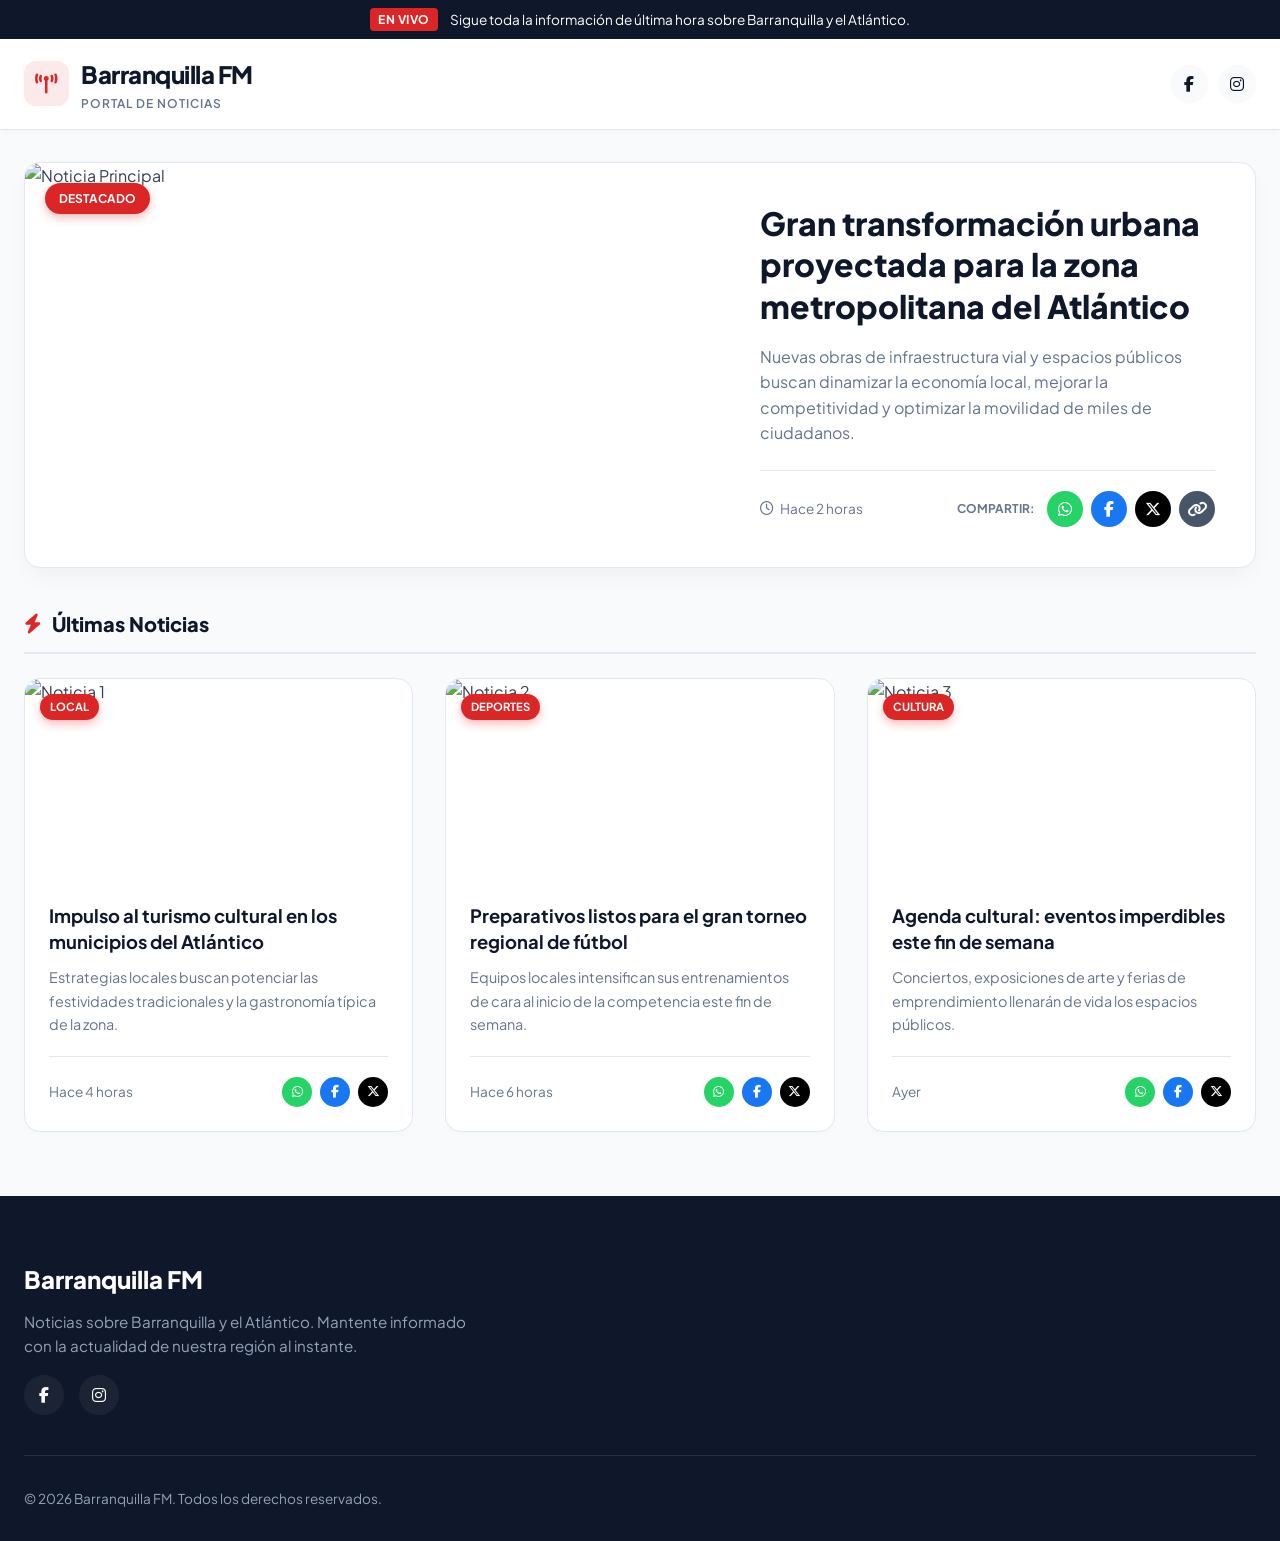
==== barranquillafm/index.html @ d1a54f4c "Add files via upload" ====
<!DOCTYPE html>
<html lang="es">
<head>
    <meta charset="UTF-8">
    <meta name="viewport" content="width=device-width, initial-scale=1.0">
    <title>Barranquilla FM | El pulso informativo de la región</title>
    <!-- Google Fonts -->
    <link href="https://fonts.googleapis.com/css2?family=Plus+Jakarta+Sans:wght@400;500;600;700;800&display=swap" rel="stylesheet">
    <!-- FontAwesome para iconos -->
    <link rel="stylesheet" href="https://cdnjs.cloudflare.com/ajax/libs/font-awesome/6.4.0/css/all.min.css">
    
    <style>
        :root {
            --primary: #dc2626;
            --primary-hover: #b91c1c;
            --dark: #0f172a;
            --gray-light: #f8fafc;
            --gray-border: #e2e8f0;
            --text-main: #334155;
            --text-muted: #64748b;
            --radius: 16px;
            --transition: all 0.25s ease-in-out;
        }

        * {
            margin: 0;
            padding: 0;
            box-sizing: border-box;
            font-family: 'Plus Jakarta Sans', sans-serif;
        }

        body {
            background-color: var(--gray-light);
            color: var(--text-main);
            line-height: 1.6;
        }

        a {
            text-decoration: none;
            color: inherit;
        }

        .breaking-bar {
            background-color: var(--dark);
            color: #fff;
            font-size: 0.85rem;
            padding: 8px 1rem;
            display: flex;
            align-items: center;
            justify-content: center;
            gap: 12px;
            text-align: center;
        }

        .breaking-badge {
            background-color: var(--primary);
            color: white;
            padding: 2px 8px;
            border-radius: 4px;
            font-weight: 700;
            text-transform: uppercase;
            font-size: 0.75rem;
            letter-spacing: 0.5px;
        }

        header {
            background: #ffffff;
            border-bottom: 1px solid var(--gray-border);
            position: sticky;
            top: 0;
            z-index: 1000;
            box-shadow: 0 4px 6px -1px rgba(0,0,0,0.02);
        }

        .header-container {
            max-width: 1280px;
            margin: 0 auto;
            padding: 1rem 1.5rem;
            display: flex;
            justify-content: space-between;
            align-items: center;
        }

        .logo-area {
            display: flex;
            align-items: center;
            gap: 12px;
        }

        .logo-icon {
            background: rgba(220, 38, 38, 0.1);
            color: var(--primary);
            width: 45px;
            height: 45px;
            border-radius: 12px;
            display: flex;
            align-items: center;
            justify-content: center;
            font-size: 1.25rem;
        }

        .logo-text h1 {
            font-size: 1.5rem;
            font-weight: 800;
            color: var(--dark);
            letter-spacing: -0.5px;
        }

        .logo-text span {
            font-size: 0.75rem;
            color: var(--text-muted);
            font-weight: 600;
            display: block;
            text-transform: uppercase;
            letter-spacing: 1px;
        }

        .header-social {
            display: flex;
            gap: 10px;
        }

        .social-icon-btn {
            width: 38px;
            height: 38px;
            border-radius: 50%;
            background: var(--gray-light);
            color: var(--dark);
            display: flex;
            align-items: center;
            justify-content: center;
            transition: var(--transition);
        }

        .social-icon-btn:hover {
            background: var(--primary);
            color: #fff;
            transform: translateY(-2px);
        }

        .main-container {
            max-width: 1280px;
            margin: 2rem auto;
            padding: 0 1.5rem;
        }

        .hero-article {
            background: #fff;
            border-radius: var(--radius);
            overflow: hidden;
            box-shadow: 0 10px 25px -5px rgba(0, 0, 0, 0.05);
            display: grid;
            grid-template-columns: 1fr;
            margin-bottom: 2.5rem;
            border: 1px solid var(--gray-border);
            transition: var(--transition);
        }

        @media(min-width: 900px) {
            .hero-article {
                grid-template-columns: 1.3fr 1fr;
            }
        }

        .hero-img-wrapper {
            position: relative;
            width: 100%;
            height: 320px;
        }

        @media(min-width: 900px) {
            .hero-img-wrapper {
                height: 100%;
                min-height: 400px;
            }
        }

        .hero-img-wrapper img {
            width: 100%;
            height: 100%;
            object-fit: cover;
        }

        .category-badge {
            position: absolute;
            top: 20px;
            left: 20px;
            background: var(--primary);
            color: white;
            padding: 6px 14px;
            border-radius: 30px;
            font-size: 0.75rem;
            font-weight: 700;
            text-transform: uppercase;
            box-shadow: 0 4px 10px rgba(220, 38, 38, 0.3);
            z-index: 2;
        }

        .hero-content {
            padding: 2.5rem;
            display: flex;
            flex-direction: column;
            justify-content: space-between;
        }

        .article-title {
            font-size: 1.75rem;
            font-weight: 800;
            color: var(--dark);
            margin-bottom: 1rem;
            line-height: 1.3;
            transition: var(--transition);
        }

        .article-title:hover {
            color: var(--primary);
        }

        @media(min-width: 768px) {
            .article-title {
                font-size: 2rem;
            }
        }

        .article-excerpt {
            color: var(--text-muted);
            font-size: 1rem;
            margin-bottom: 1.5rem;
        }

        .card-meta-share {
            display: flex;
            justify-content: space-between;
            align-items: center;
            border-top: 1px solid var(--gray-border);
            padding-top: 1.25rem;
            flex-wrap: wrap;
            gap: 10px;
        }

        .meta-info {
            font-size: 0.85rem;
            color: var(--text-muted);
            display: flex;
            align-items: center;
            gap: 6px;
        }

        .share-group {
            display: flex;
            gap: 8px;
            align-items: center;
        }

        .share-label {
            font-size: 0.75rem;
            font-weight: 700;
            color: var(--text-muted);
            text-transform: uppercase;
            margin-right: 4px;
        }

        .share-btn {
            width: 36px;
            height: 36px;
            border-radius: 50%;
            border: none;
            display: flex;
            align-items: center;
            justify-content: center;
            cursor: pointer;
            transition: var(--transition);
            color: #fff;
            font-size: 1rem;
        }

        .btn-whatsapp { background-color: #25d366; }
        .btn-facebook { background-color: #1877f2; }
        .btn-x { background-color: #000000; color: #ffffff; }
        .btn-copy { background-color: #475569; }

        .share-btn:hover {
            transform: scale(1.1);
            opacity: 0.9;
        }

        .section-header {
            display: flex;
            justify-content: space-between;
            align-items: center;
            margin-bottom: 1.5rem;
            border-bottom: 2px solid var(--gray-border);
            padding-bottom: 0.75rem;
        }

        .section-title {
            font-size: 1.25rem;
            font-weight: 800;
            color: var(--dark);
            display: flex;
            align-items: center;
            gap: 10px;
        }

        .section-title i {
            color: var(--primary);
        }

        .news-grid {
            display: grid;
            grid-template-columns: 1fr;
            gap: 2rem;
            margin-bottom: 3rem;
        }

        @media(min-width: 640px) {
            .news-grid {
                grid-template-columns: repeat(2, 1fr);
            }
        }

        @media(min-width: 1024px) {
            .news-grid {
                grid-template-columns: repeat(3, 1fr);
            }
        }

        .news-card {
            background: #fff;
            border-radius: var(--radius);
            overflow: hidden;
            box-shadow: 0 4px 6px -1px rgba(0,0,0,0.02);
            border: 1px solid var(--gray-border);
            display: flex;
            flex-direction: column;
            transition: var(--transition);
        }

        .news-card:hover {
            transform: translateY(-5px);
            box-shadow: 0 20px 25px -5px rgba(0,0,0,0.08);
        }

        .card-img-wrapper {
            position: relative;
            height: 200px;
            width: 100%;
        }

        .card-img-wrapper img {
            width: 100%;
            height: 100%;
            object-fit: cover;
        }

        .card-body {
            padding: 1.5rem;
            display: flex;
            flex-direction: column;
            flex-grow: 1;
            justify-content: space-between;
        }

        .card-title {
            font-size: 1.15rem;
            font-weight: 700;
            color: var(--dark);
            margin-bottom: 0.75rem;
            line-height: 1.4;
        }

        .card-excerpt {
            color: var(--text-muted);
            font-size: 0.9rem;
            margin-bottom: 1.25rem;
        }

        footer {
            background-color: var(--dark);
            color: #fff;
            padding: 4rem 1.5rem 2rem;
            margin-top: 4rem;
        }

        .footer-content {
            max-width: 1280px;
            margin: 0 auto;
            display: grid;
            grid-template-columns: 1fr;
            gap: 2.5rem;
            border-bottom: 1px solid rgba(255,255,255,0.1);
            padding-bottom: 2.5rem;
        }

        @media(min-width: 768px) {
            .footer-content {
                grid-template-columns: 2fr 1fr;
            }
        }

        .footer-brand h2 {
            font-size: 1.5rem;
            font-weight: 800;
            margin-bottom: 0.75rem;
            color: #fff;
        }

        .footer-brand p {
            color: #94a3b8;
            font-size: 0.95rem;
            max-width: 450px;
        }

        .footer-socials {
            display: flex;
            gap: 15px;
            margin-top: 1rem;
        }

        .footer-socials a {
            background: rgba(255,255,255,0.05);
            width: 40px;
            height: 40px;
            border-radius: 50%;
            display: flex;
            align-items: center;
            justify-content: center;
            color: #fff;
            transition: var(--transition);
        }

        .footer-socials a:hover {
            background: var(--primary);
        }

        .footer-bottom {
            max-width: 1280px;
            margin: 2rem auto 0;
            display: flex;
            flex-direction: column;
            align-items: center;
            gap: 1rem;
            font-size: 0.85rem;
            color: #94a3b8;
            text-align: center;
        }

        @media(min-width: 768px) {
            .footer-bottom {
                flex-direction: row;
                justify-content: space-between;
            }
        }
    </style>
</head>
<body>

    <div class="breaking-bar">
        <span class="breaking-badge">En Vivo</span>
        <p>Sigue toda la información de última hora sobre Barranquilla y el Atlántico.</p>
    </div>

    <header>
        <div class="header-container">
            <a href="index.html" class="logo-area">
                <div class="logo-icon">
                    <i class="fa-solid fa-tower-broadcast"></i>
                </div>
                <div class="logo-text">
                    <h1>Barranquilla FM</h1>
                    <span>Portal de Noticias</span>
                </div>
            </a>
            <div class="header-social">
                <a href="https://facebook.com/BarranquillaFM" target="_blank" class="social-icon-btn" title="Facebook"><i class="fa-brands fa-facebook-f"></i></a>
                <a href="https://instagram.com/BarranquillaFM" target="_blank" class="social-icon-btn" title="Instagram"><i class="fa-brands fa-instagram"></i></a>
            </div>
        </div>
    </header>

    <main class="main-container">

        <!-- NOTICIA DESTACADA CON ENLACE A NOTICIA.HTML -->
        <article class="hero-article">
            <div class="hero-img-wrapper">
                <span class="category-badge">Destacado</span>
                <a href="noticia.html">
                    <img src="https://images.unsplash.com/photo-1514933651103-005eec06c04b?auto=format&fit=crop&w=1000&q=80" alt="Noticia Principal">
                </a>
            </div>
            <div class="hero-content">
                <div>
                    <a href="noticia.html">
                        <h2 class="article-title">Gran transformación urbana proyectada para la zona metropolitana del Atlántico</h2>
                    </a>
                    <p class="article-excerpt">Nuevas obras de infraestructura vial y espacios públicos buscan dinamizar la economía local, mejorar la competitividad y optimizar la movilidad de miles de ciudadanos.</p>
                </div>
                
                <div class="card-meta-share">
                    <span class="meta-info"><i class="fa-regular fa-clock"></i> Hace 2 horas</span>
                    
                    <div class="share-group">
                        <span class="share-label">Compartir:</span>
                        <button class="share-btn btn-whatsapp" onclick="compartirRedes('whatsapp', 'Gran transformación urbana proyectada para la zona metropolitana del Atlántico')" title="Compartir en WhatsApp">
                            <i class="fa-brands fa-whatsapp"></i>
                        </button>
                        <button class="share-btn btn-facebook" onclick="compartirRedes('facebook')" title="Compartir en Facebook">
                            <i class="fa-brands fa-facebook-f"></i>
                        </button>
                        <!-- ICONO DE X CORREGIDO -->
                        <button class="share-btn btn-x" onclick="compartirRedes('x', 'Gran transformación urbana proyectada para la zona metropolitana del Atlántico')" title="Compartir en X">
                            <i class="fa-brands fa-x-twitter"></i>
                        </button>
                        <button class="share-btn btn-copy" onclick="copiarEnlace()" title="Copiar Enlace">
                            <i class="fa-solid fa-link"></i>
                        </button>
                    </div>
                </div>
            </div>
        </article>

        <div class="section-header">
            <h3 class="section-title"><i class="fa-solid fa-bolt"></i> Últimas Noticias</h3>
        </div>

        <div class="news-grid">
            <article class="news-card">
                <div class="card-img-wrapper">
                    <span class="category-badge" style="top: 15px; left: 15px; font-size: 0.7rem; padding: 4px 10px;">Local</span>
                    <img src="https://images.unsplash.com/photo-1541339907198-e08756dedf3f?auto=format&fit=crop&w=600&q=80" alt="Noticia 1">
                </div>
                <div class="card-body">
                    <div>
                        <h4 class="card-title">Impulso al turismo cultural en los municipios del Atlántico</h4>
                        <p class="card-excerpt">Estrategias locales buscan potenciar las festividades tradicionales y la gastronomía típica de la zona.</p>
                    </div>
                    <div class="card-meta-share">
                        <span class="meta-info">Hace 4 horas</span>
                        <div class="share-group">
                            <button class="share-btn btn-whatsapp" style="width:30px; height:30px; font-size:0.8rem;" onclick="compartirRedes('whatsapp', 'Impulso al turismo cultural')"><i class="fa-brands fa-whatsapp"></i></button>
                            <button class="share-btn btn-facebook" style="width:30px; height:30px; font-size:0.8rem;" onclick="compartirRedes('facebook')"><i class="fa-brands fa-facebook-f"></i></button>
                            <button class="share-btn btn-x" style="width:30px; height:30px; font-size:0.8rem;" onclick="compartirRedes('x', 'Impulso al turismo cultural')"><i class="fa-brands fa-x-twitter"></i></button>
                        </div>
                    </div>
                </div>
            </article>

            <article class="news-card">
                <div class="card-img-wrapper">
                    <span class="category-badge" style="top: 15px; left: 15px; font-size: 0.7rem; padding: 4px 10px;">Deportes</span>
                    <img src="https://images.unsplash.com/photo-1517649763962-0c623066013b?auto=format&fit=crop&w=600&q=80" alt="Noticia 2">
                </div>
                <div class="card-body">
                    <div>
                        <h4 class="card-title">Preparativos listos para el gran torneo regional de fútbol</h4>
                        <p class="card-excerpt">Equipos locales intensifican sus entrenamientos de cara al inicio de la competencia este fin de semana.</p>
                    </div>
                    <div class="card-meta-share">
                        <span class="meta-info">Hace 6 horas</span>
                        <div class="share-group">
                            <button class="share-btn btn-whatsapp" style="width:30px; height:30px; font-size:0.8rem;" onclick="compartirRedes('whatsapp', 'Torneo regional de fútbol')"><i class="fa-brands fa-whatsapp"></i></button>
                            <button class="share-btn btn-facebook" style="width:30px; height:30px; font-size:0.8rem;" onclick="compartirRedes('facebook')"><i class="fa-brands fa-facebook-f"></i></button>
                            <button class="share-btn btn-x" style="width:30px; height:30px; font-size:0.8rem;" onclick="compartirRedes('x', 'Torneo regional de fútbol')"><i class="fa-brands fa-x-twitter"></i></button>
                        </div>
                    </div>
                </div>
            </article>

            <article class="news-card">
                <div class="card-img-wrapper">
                    <span class="category-badge" style="top: 15px; left: 15px; font-size: 0.7rem; padding: 4px 10px;">Cultura</span>
                    <img src="https://images.unsplash.com/photo-1492684223066-81342ee5ff30?auto=format&fit=crop&w=600&q=80" alt="Noticia 3">
                </div>
                <div class="card-body">
                    <div>
                        <h4 class="card-title">Agenda cultural: eventos imperdibles este fin de semana</h4>
                        <p class="card-excerpt">Conciertos, exposiciones de arte y ferias de emprendimiento llenarán de vida los espacios públicos.</p>
                    </div>
                    <div class="card-meta-share">
                        <span class="meta-info">Ayer</span>
                        <div class="share-group">
                            <button class="share-btn btn-whatsapp" style="width:30px; height:30px; font-size:0.8rem;" onclick="compartirRedes('whatsapp', 'Agenda cultural')"><i class="fa-brands fa-whatsapp"></i></button>
                            <button class="share-btn btn-facebook" style="width:30px; height:30px; font-size:0.8rem;" onclick="compartirRedes('facebook')"><i class="fa-brands fa-facebook-f"></i></button>
                            <button class="share-btn btn-x" style="width:30px; height:30px; font-size:0.8rem;" onclick="compartirRedes('x', 'Agenda cultural')"><i class="fa-brands fa-x-twitter"></i></button>
                        </div>
                    </div>
                </div>
            </article>
        </div>

    </main>

    <footer>
        <div class="footer-content">
            <div class="footer-brand">
                <h2>Barranquilla FM</h2>
                <p>Noticias sobre Barranquilla y el Atlántico. Mantente informado con la actualidad de nuestra región al instante.</p>
                <div class="footer-socials">
                    <a href="https://facebook.com/BarranquillaFM" target="_blank"><i class="fa-brands fa-facebook-f"></i></a>
                    <a href="https://instagram.com/BarranquillaFM" target="_blank"><i class="fa-brands fa-instagram"></i></a>
                </div>
            </div>
        </div>
        <div class="footer-bottom">
            <p>&copy; 2026 Barranquilla FM. Todos los derechos reservados.</p>
        </div>
    </footer>

    <script>
        function compartirRedes(red, titulo = "") {
            const urlActual = window.location.href;
            let shareUrl = "";

            if (red === 'whatsapp') {
                const texto = encodeURIComponent((titulo ? titulo + " - " : "") + urlActual);
                shareUrl = `https://api.whatsapp.com/send?text=${texto}`;
            } else if (red === 'facebook') {
                shareUrl = `https://www.facebook.com/sharer/sharer.php?u=${encodeURIComponent(urlActual)}`;
            } else if (red === 'x') {
                const textX = encodeURIComponent(titulo || document.title);
                shareUrl = `https://twitter.com/intent/tweet?text=${textX}&url=${encodeURIComponent(urlActual)}`;
            }

            if (shareUrl) {
                window.open(shareUrl, '_blank', 'width=600,height=400');
            }
        }

        function copiarEnlace() {
            navigator.clipboard.writeText(window.location.href).then(() => {
                alert("¡Enlace copiado al portapapeles!");
            }).catch(err => {
                console.error("Error al copiar el enlace: ", err);
            });
        }
    </script>
</body>
</html>
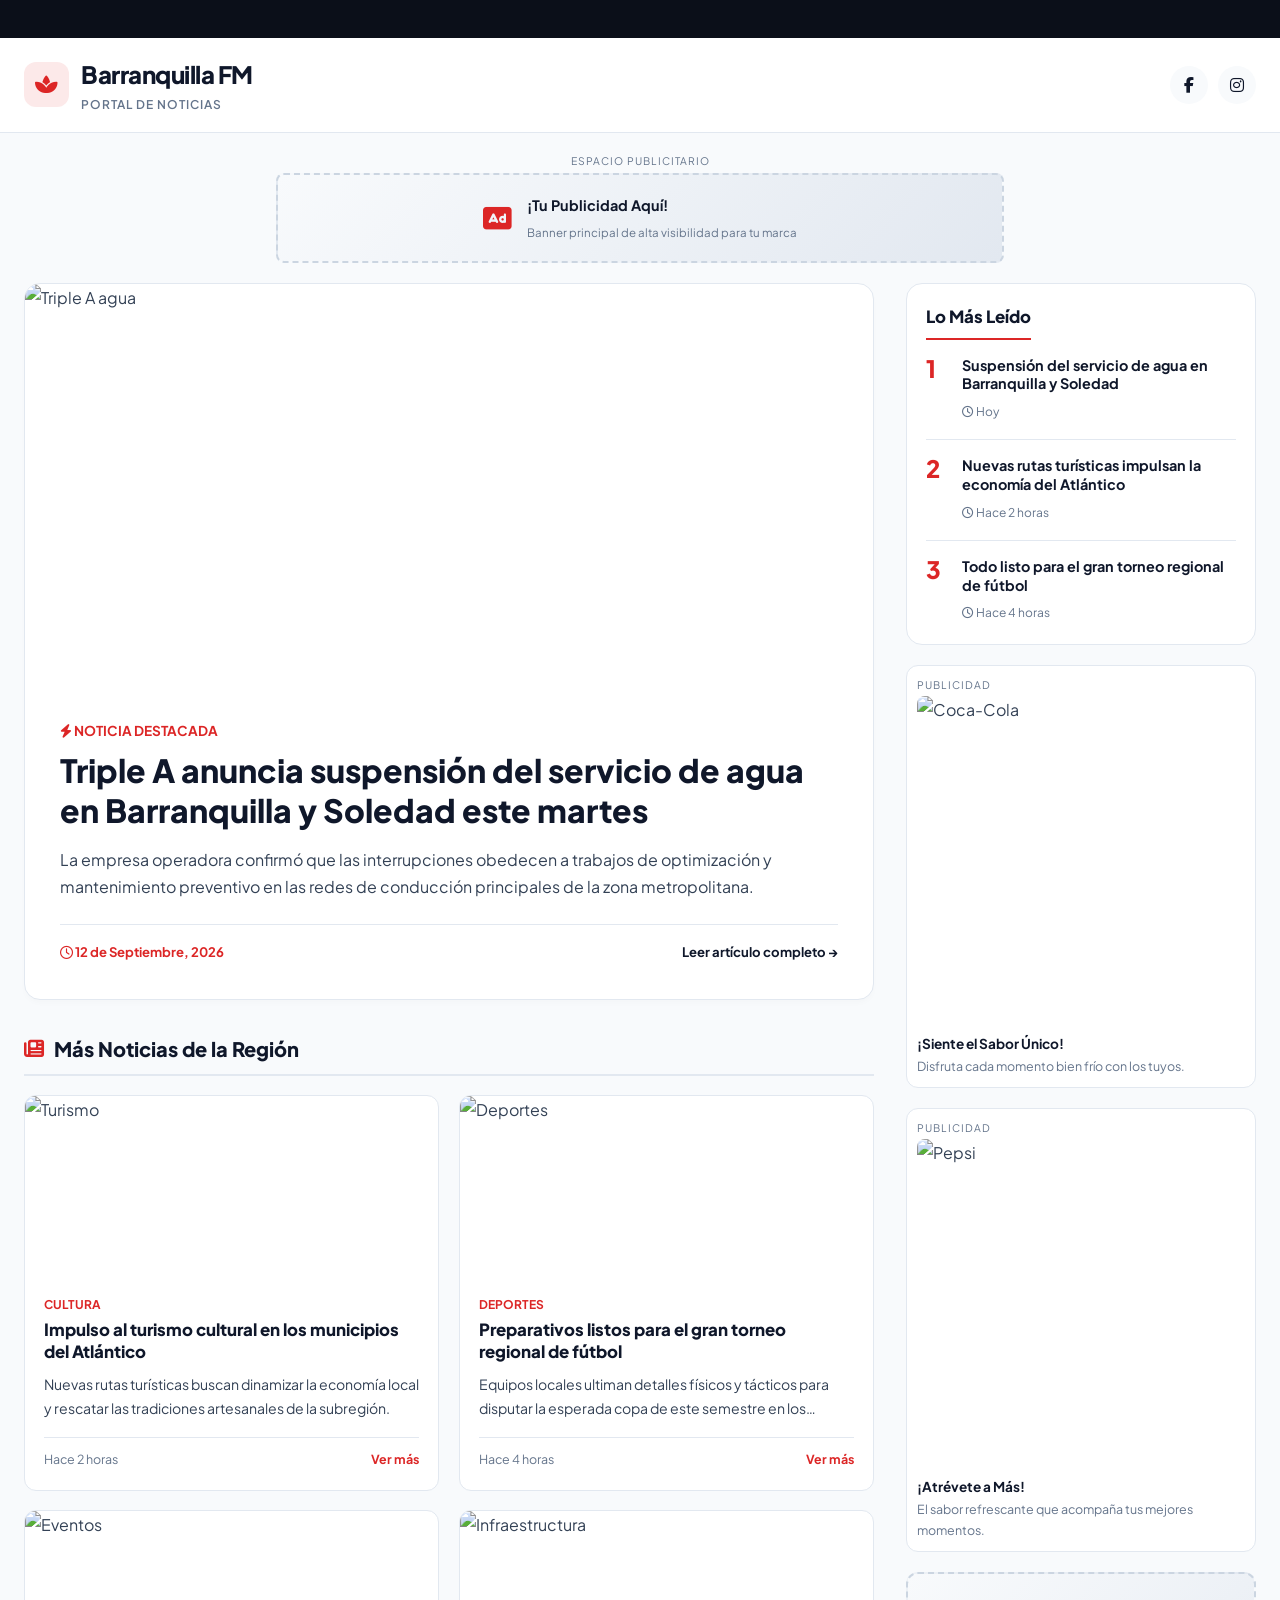
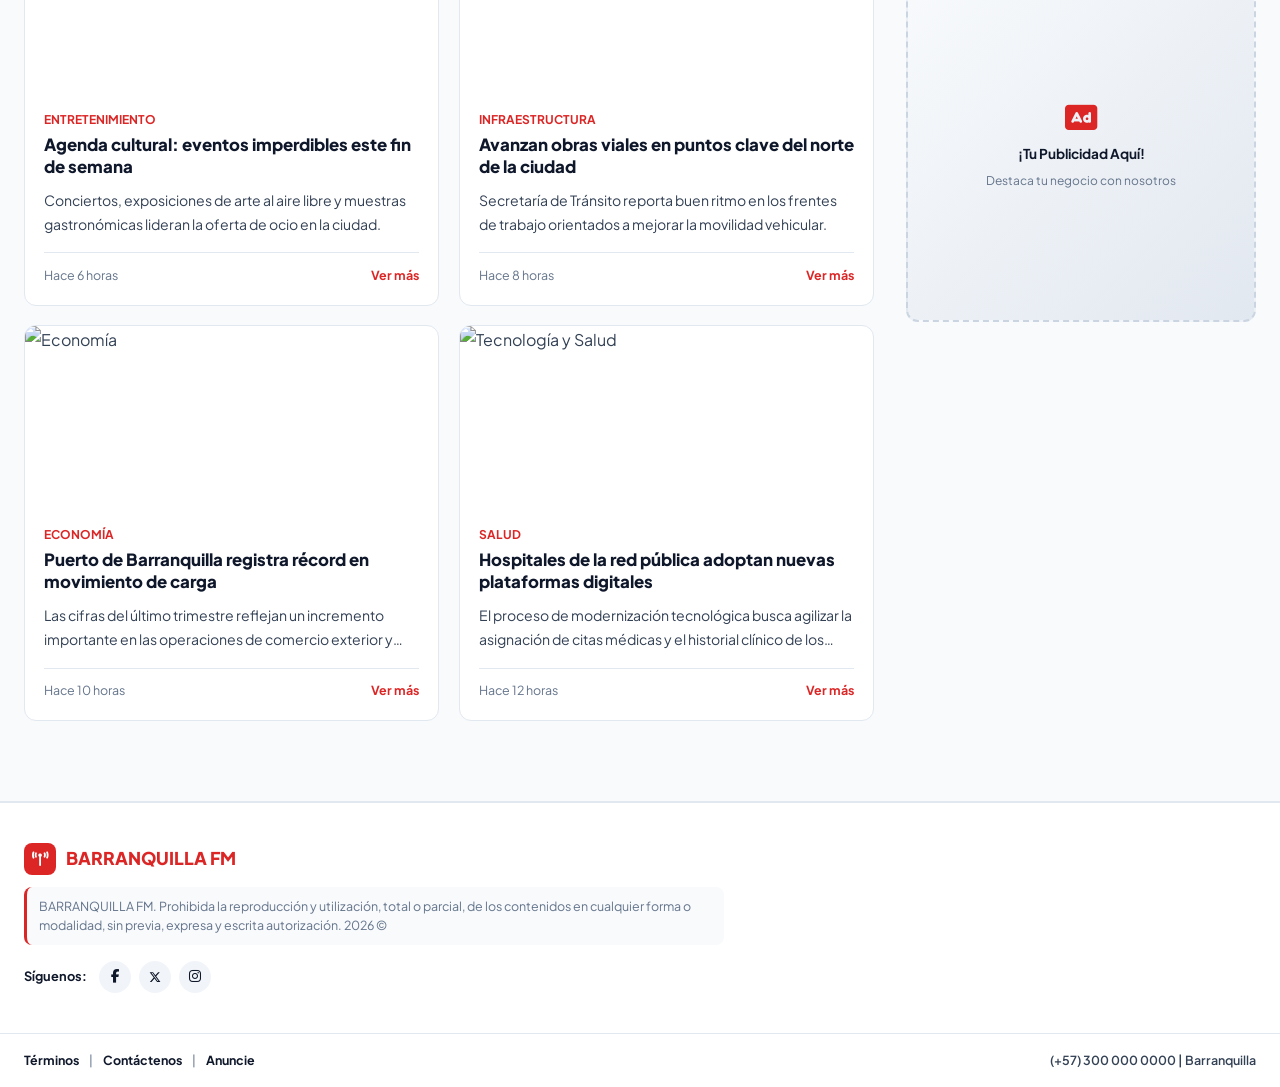
==== commit c60d2a0a: "Add files via upload" ====
--- a/barranquillafm/index.html
+++ b/barranquillafm/index.html
@@ -3,16 +3,15 @@
 <head>
     <meta charset="UTF-8">
     <meta name="viewport" content="width=device-width, initial-scale=1.0">
-    <title>Barranquilla FM | El pulso informativo de la región</title>
-    <!-- Google Fonts -->
-    <link href="https://fonts.googleapis.com/css2?family=Plus+Jakarta+Sans:wght@400;500;600;700;800&display=swap" rel="stylesheet">
-    <!-- FontAwesome para iconos -->
+    <title>Barranquilla FM - Portal de Noticias y Actualidad</title>
+    <!-- Google Fonts: Plus Jakarta Sans -->
+    <link href="https://fonts.googleapis.com/css2?family=Plus+Jakarta+Sans:wght@500;700;800&display=swap" rel="stylesheet">
+    <!-- FontAwesome para iconos generales -->
     <link rel="stylesheet" href="https://cdnjs.cloudflare.com/ajax/libs/font-awesome/6.4.0/css/all.min.css">
     
     <style>
         :root {
-            --primary: #dc2626;
-            --primary-hover: #b91c1c;
+            --primary: #dc2626; /* Color rojo del portal */
             --dark: #0f172a;
             --gray-light: #f8fafc;
             --gray-border: #e2e8f0;
@@ -32,55 +31,83 @@
         body {
             background-color: var(--gray-light);
             color: var(--text-main);
-            line-height: 1.6;
-        }
-
-        a {
-            text-decoration: none;
-            color: inherit;
-        }
-
-        .breaking-bar {
-            background-color: var(--dark);
+            line-height: 1.7;
+            display: flex;
+            flex-direction: column;
+            min-height: 100vh;
+            overflow-x: hidden;
+        }
+
+        a { text-decoration: none; color: inherit; }
+
+        /* MARQUESINA SUPERIOR */
+        .top-ticker-bar {
+            background-color: #0b0f19;
             color: #fff;
-            font-size: 0.85rem;
-            padding: 8px 1rem;
-            display: flex;
-            align-items: center;
-            justify-content: center;
-            gap: 12px;
-            text-align: center;
-        }
-
-        .breaking-badge {
+            padding: 8px 0;
+            font-size: 0.82rem;
+            overflow: hidden;
+            white-space: nowrap;
+            display: flex;
+            align-items: center;
+            width: 100%;
+        }
+
+        .ticker-container {
+            display: inline-block;
+            padding-left: 100%;
+            animation: marquee 25s linear infinite;
+        }
+
+        .live-badge {
             background-color: var(--primary);
             color: white;
             padding: 2px 8px;
             border-radius: 4px;
             font-weight: 700;
+            font-size: 0.7rem;
+            margin-right: 10px;
             text-transform: uppercase;
-            font-size: 0.75rem;
-            letter-spacing: 0.5px;
-        }
-
+        }
+
+        @keyframes marquee {
+            0%   { transform: translate(0, 0); }
+            100% { transform: translate(-100%, 0); }
+        }
+
+        /* HEADER */
         header {
             background: #ffffff;
             border-bottom: 1px solid var(--gray-border);
             position: sticky;
             top: 0;
             z-index: 1000;
-            box-shadow: 0 4px 6px -1px rgba(0,0,0,0.02);
+            width: 100%;
+        }
+
+        .header-container, .top-leaderboard-wrapper, .page-layout {
+            width: 100%;
+            max-width: 1320px;
+            margin: 0 auto;
+            padding-left: 1rem;
+            padding-right: 1rem;
+        }
+
+        @media(min-width: 768px) {
+            .header-container, .top-leaderboard-wrapper, .page-layout {
+                padding-left: 1.5rem;
+                padding-right: 1.5rem;
+            }
         }
 
         .header-container {
-            max-width: 1280px;
-            margin: 0 auto;
             padding: 1rem 1.5rem;
             display: flex;
             justify-content: space-between;
             align-items: center;
         }
 
+        /* LOGO CON FLOR DE CAYENA */
         .logo-area {
             display: flex;
             align-items: center;
@@ -115,12 +142,12 @@
             letter-spacing: 1px;
         }
 
-        .header-social {
+        .header-socials {
             display: flex;
             gap: 10px;
         }
 
-        .social-icon-btn {
+        .header-social-btn {
             width: 38px;
             height: 38px;
             border-radius: 50%;
@@ -132,507 +159,801 @@
             transition: var(--transition);
         }
 
-        .social-icon-btn:hover {
+        .header-social-btn:hover {
             background: var(--primary);
             color: #fff;
             transform: translateY(-2px);
         }
 
-        .main-container {
-            max-width: 1280px;
-            margin: 2rem auto;
-            padding: 0 1.5rem;
-        }
-
-        .hero-article {
+        /* BANNER SUPERIOR - PUBLICIDAD */
+        .top-leaderboard-wrapper {
+            margin-top: 1.2rem;
+            text-align: center;
+            display: flex;
+            flex-direction: column;
+            align-items: center;
+        }
+
+        .ad-label {
+            font-size: 0.65rem;
+            text-transform: uppercase;
+            color: var(--text-muted);
+            letter-spacing: 1px;
+            margin-bottom: 4px;
+            display: block;
+        }
+
+        .top-leaderboard-slot-empty {
+            width: 100%;
+            max-width: 728px;
+            height: 90px;
+            background: linear-gradient(135deg, #f8fafc 0%, #e2e8f0 100%);
+            border: 2px dashed #cbd5e1;
+            border-radius: 8px;
+            display: flex;
+            align-items: center;
+            justify-content: center;
+            gap: 15px;
+            transition: var(--transition);
+            text-decoration: none;
+            padding: 10px;
+        }
+
+        .top-leaderboard-slot-empty:hover {
+            border-color: var(--primary);
+            background: #fff5f5;
+        }
+
+        .top-leaderboard-slot-empty i {
+            font-size: 1.6rem;
+            color: var(--primary);
+        }
+
+        @media(max-width: 768px) {
+            .top-leaderboard-slot-empty {
+                height: auto;
+                min-height: 80px;
+                flex-direction: column;
+                gap: 5px;
+            }
+        }
+
+        /* DISEÑO DE DOS COLUMNAS (CONTENIDO + SIDEBAR) */
+        .page-layout {
+            margin-top: 1.2rem;
+            margin-bottom: 2rem;
+            display: grid;
+            grid-template-columns: 1fr;
+            gap: 1.5rem;
+            flex: 1;
+        }
+
+        @media(min-width: 1024px) {
+            .page-layout {
+                grid-template-columns: 1fr 350px;
+                gap: 2rem;
+            }
+        }
+
+        .main-content-area {
+            display: flex;
+            flex-direction: column;
+            gap: 2rem;
+            min-width: 0;
+        }
+
+        /* NOTICIA PRINCIPAL (HERO) */
+        .hero-article-card {
             background: #fff;
             border-radius: var(--radius);
+            border: 1px solid var(--gray-border);
             overflow: hidden;
-            box-shadow: 0 10px 25px -5px rgba(0, 0, 0, 0.05);
-            display: grid;
-            grid-template-columns: 1fr;
-            margin-bottom: 2.5rem;
-            border: 1px solid var(--gray-border);
+            box-shadow: 0 4px 6px -1px rgba(0,0,0,0.02);
             transition: var(--transition);
-        }
-
-        @media(min-width: 900px) {
-            .hero-article {
-                grid-template-columns: 1.3fr 1fr;
-            }
-        }
-
-        .hero-img-wrapper {
-            position: relative;
+            display: block;
+        }
+
+        .hero-article-card:hover {
+            transform: translateY(-3px);
+            box-shadow: 0 12px 20px -5px rgba(0,0,0,0.08);
+        }
+
+        .hero-image-container {
             width: 100%;
             height: 320px;
-        }
-
-        @media(min-width: 900px) {
-            .hero-img-wrapper {
-                height: 100%;
-                min-height: 400px;
+            overflow: hidden;
+        }
+
+        @media(min-width: 768px) {
+            .hero-image-container {
+                height: 400px;
             }
         }
 
-        .hero-img-wrapper img {
+        .hero-image-container img {
             width: 100%;
             height: 100%;
             object-fit: cover;
-        }
-
-        .category-badge {
-            position: absolute;
-            top: 20px;
-            left: 20px;
-            background: var(--primary);
-            color: white;
-            padding: 6px 14px;
-            border-radius: 30px;
-            font-size: 0.75rem;
+            transition: transform 0.5s ease;
+        }
+
+        .hero-article-card:hover .hero-image-container img {
+            transform: scale(1.03);
+        }
+
+        .hero-body {
+            padding: 1.5rem;
+        }
+
+        @media(min-width: 768px) {
+            .hero-body {
+                padding: 2.2rem;
+            }
+        }
+
+        .category-tag {
+            color: var(--primary);
+            font-size: 0.85rem;
             font-weight: 700;
             text-transform: uppercase;
-            box-shadow: 0 4px 10px rgba(220, 38, 38, 0.3);
-            z-index: 2;
-        }
-
-        .hero-content {
-            padding: 2.5rem;
+            display: block;
+            margin-bottom: 0.5rem;
+        }
+
+        .hero-title {
+            font-size: 1.5rem;
+            font-weight: 800;
+            color: var(--dark);
+            line-height: 1.25;
+            margin-bottom: 1rem;
+        }
+
+        @media(min-width: 768px) {
+            .hero-title {
+                font-size: 2rem;
+            }
+        }
+
+        .hero-excerpt {
+            font-size: 1rem;
+            color: var(--text-main);
+            margin-bottom: 1.5rem;
+        }
+
+        .article-meta-row {
+            display: flex;
+            justify-content: space-between;
+            align-items: center;
+            font-size: 0.82rem;
+            color: var(--text-muted);
+            border-top: 1px solid var(--gray-border);
+            padding-top: 1rem;
+        }
+
+        .article-meta-row .date {
+            color: var(--primary);
+            font-weight: 700;
+        }
+
+        /* SECCIÓN DE GRILLA DE NOTICIAS SECUNDARIAS */
+        .section-header-title {
+            font-size: 1.25rem;
+            font-weight: 800;
+            color: var(--dark);
+            margin-bottom: 1.2rem;
+            display: flex;
+            align-items: center;
+            gap: 10px;
+            border-bottom: 2px solid var(--gray-border);
+            padding-bottom: 0.5rem;
+        }
+
+        .section-header-title i {
+            color: var(--primary);
+        }
+
+        .news-grid-section {
+            display: grid;
+            grid-template-columns: 1fr;
+            gap: 1.2rem;
+        }
+
+        @media(min-width: 768px) {
+            .news-grid-section {
+                grid-template-columns: repeat(2, 1fr);
+            }
+        }
+
+        .standard-news-card {
+            background: #fff;
+            border-radius: 12px;
+            border: 1px solid var(--gray-border);
+            overflow: hidden;
             display: flex;
             flex-direction: column;
+            transition: var(--transition);
+        }
+
+        .standard-news-card:hover {
+            transform: translateY(-3px);
+            box-shadow: 0 8px 15px -3px rgba(0,0,0,0.06);
+        }
+
+        .standard-news-card img {
+            width: 100%;
+            height: 180px;
+            object-fit: cover;
+        }
+
+        .standard-card-body {
+            padding: 1.2rem;
+            display: flex;
+            flex-direction: column;
+            flex: 1;
             justify-content: space-between;
         }
 
-        .article-title {
-            font-size: 1.75rem;
+        .standard-card-body h4 {
+            font-size: 1.05rem;
+            font-weight: 800;
+            color: var(--dark);
+            line-height: 1.35;
+            margin-bottom: 0.6rem;
+        }
+
+        .standard-card-body p {
+            font-size: 0.88rem;
+            color: var(--text-main);
+            margin-bottom: 1rem;
+            display: -webkit-box;
+            -webkit-line-clamp: 2;
+            -webkit-box-orient: vertical;
+            overflow: hidden;
+        }
+
+        .card-footer-info {
+            font-size: 0.78rem;
+            color: var(--text-muted);
+            display: flex;
+            justify-content: space-between;
+            align-items: center;
+            border-top: 1px solid var(--gray-border);
+            padding-top: 0.7rem;
+        }
+
+        /* SIDEBAR */
+        .sidebar {
+            display: flex;
+            flex-direction: column;
+            gap: 20px;
+        }
+
+        .sidebar-box {
+            background: #fff;
+            border: 1px solid var(--gray-border);
+            border-radius: var(--radius);
+            padding: 1.2rem;
+        }
+
+        .sidebar-title {
+            font-size: 1.05rem;
             font-weight: 800;
             color: var(--dark);
             margin-bottom: 1rem;
-            line-height: 1.3;
-            transition: var(--transition);
-        }
-
-        .article-title:hover {
+            padding-bottom: 0.4rem;
+            border-bottom: 2px solid var(--primary);
+            display: inline-block;
+        }
+
+        .trending-list {
+            display: flex;
+            flex-direction: column;
+            gap: 1rem;
+        }
+
+        .trending-item {
+            display: flex;
+            gap: 12px;
+            align-items: flex-start;
+            padding-bottom: 1rem;
+            border-bottom: 1px solid var(--gray-border);
+        }
+
+        .trending-item:last-child {
+            border-bottom: none;
+            padding-bottom: 0;
+        }
+
+        .trending-number {
+            font-size: 1.5rem;
+            font-weight: 800;
             color: var(--primary);
-        }
-
-        @media(min-width: 768px) {
-            .article-title {
-                font-size: 2rem;
-            }
-        }
-
-        .article-excerpt {
-            color: var(--text-muted);
-            font-size: 1rem;
-            margin-bottom: 1.5rem;
-        }
-
-        .card-meta-share {
-            display: flex;
-            justify-content: space-between;
-            align-items: center;
-            border-top: 1px solid var(--gray-border);
-            padding-top: 1.25rem;
-            flex-wrap: wrap;
-            gap: 10px;
-        }
-
-        .meta-info {
-            font-size: 0.85rem;
-            color: var(--text-muted);
-            display: flex;
-            align-items: center;
-            gap: 6px;
-        }
-
-        .share-group {
-            display: flex;
-            gap: 8px;
-            align-items: center;
-        }
-
-        .share-label {
-            font-size: 0.75rem;
-            font-weight: 700;
-            color: var(--text-muted);
-            text-transform: uppercase;
-            margin-right: 4px;
-        }
-
-        .share-btn {
-            width: 36px;
-            height: 36px;
-            border-radius: 50%;
-            border: none;
-            display: flex;
-            align-items: center;
-            justify-content: center;
-            cursor: pointer;
-            transition: var(--transition);
-            color: #fff;
-            font-size: 1rem;
-        }
-
-        .btn-whatsapp { background-color: #25d366; }
-        .btn-facebook { background-color: #1877f2; }
-        .btn-x { background-color: #000000; color: #ffffff; }
-        .btn-copy { background-color: #475569; }
-
-        .share-btn:hover {
-            transform: scale(1.1);
-            opacity: 0.9;
-        }
-
-        .section-header {
-            display: flex;
-            justify-content: space-between;
-            align-items: center;
-            margin-bottom: 1.5rem;
-            border-bottom: 2px solid var(--gray-border);
-            padding-bottom: 0.75rem;
-        }
-
-        .section-title {
-            font-size: 1.25rem;
-            font-weight: 800;
-            color: var(--dark);
-            display: flex;
-            align-items: center;
-            gap: 10px;
-        }
-
-        .section-title i {
-            color: var(--primary);
-        }
-
-        .news-grid {
-            display: grid;
-            grid-template-columns: 1fr;
-            gap: 2rem;
-            margin-bottom: 3rem;
-        }
-
-        @media(min-width: 640px) {
-            .news-grid {
-                grid-template-columns: repeat(2, 1fr);
-            }
-        }
-
-        @media(min-width: 1024px) {
-            .news-grid {
-                grid-template-columns: repeat(3, 1fr);
-            }
-        }
-
-        .news-card {
-            background: #fff;
-            border-radius: var(--radius);
-            overflow: hidden;
-            box-shadow: 0 4px 6px -1px rgba(0,0,0,0.02);
-            border: 1px solid var(--gray-border);
-            display: flex;
-            flex-direction: column;
-            transition: var(--transition);
-        }
-
-        .news-card:hover {
-            transform: translateY(-5px);
-            box-shadow: 0 20px 25px -5px rgba(0,0,0,0.08);
-        }
-
-        .card-img-wrapper {
-            position: relative;
-            height: 200px;
-            width: 100%;
-        }
-
-        .card-img-wrapper img {
-            width: 100%;
-            height: 100%;
-            object-fit: cover;
-        }
-
-        .card-body {
-            padding: 1.5rem;
-            display: flex;
-            flex-direction: column;
-            flex-grow: 1;
-            justify-content: space-between;
-        }
-
-        .card-title {
-            font-size: 1.15rem;
+            line-height: 1;
+            min-width: 24px;
+        }
+
+        .trending-content h5 {
+            font-size: 0.9rem;
             font-weight: 700;
             color: var(--dark);
-            margin-bottom: 0.75rem;
-            line-height: 1.4;
-        }
-
-        .card-excerpt {
+            line-height: 1.3;
+            margin-bottom: 3px;
+            transition: var(--transition);
+        }
+
+        .trending-content h5:hover {
+            color: var(--primary);
+        }
+
+        .trending-time {
+            font-size: 0.75rem;
             color: var(--text-muted);
+        }
+
+        .sidebar-ad-card {
+            background: #fff;
+            border: 1px solid var(--gray-border);
+            border-radius: 12px;
+            overflow: hidden;
+            display: block;
+            padding: 10px;
+            transition: var(--transition);
+        }
+
+        .sidebar-ad-card:hover {
+            box-shadow: 0 8px 12px -3px rgba(0,0,0,0.06);
+        }
+
+        .sidebar-ad-content {
+            display: flex;
+            flex-direction: column;
+            gap: 8px;
+        }
+
+        .sidebar-ad-content img {
+            width: 100%;
+            aspect-ratio: 1 / 1;
+            object-fit: cover;
+            border-radius: 8px;
+        }
+
+        .sidebar-ad-slot-empty {
+            background: linear-gradient(135deg, #f8fafc 0%, #e2e8f0 100%);
+            border: 2px dashed #cbd5e1;
+            border-radius: 12px;
+            padding: 20px 15px;
+            text-align: center;
+            display: flex;
+            flex-direction: column;
+            align-items: center;
+            justify-content: center;
+            gap: 6px;
+            aspect-ratio: 1 / 1;
+            transition: var(--transition);
+        }
+
+        .sidebar-ad-slot-empty:hover {
+            border-color: var(--primary);
+            background: #fff5f5;
+        }
+
+        .sidebar-ad-slot-empty i {
+            font-size: 1.8rem;
+            color: var(--primary);
+            margin-bottom: 4px;
+        }
+
+        /* FOOTER */
+        footer {
+            background-color: #ffffff;
+            color: var(--text-main);
+            border-top: 2px solid var(--gray-border);
+            margin-top: 3rem;
+            width: 100%;
+        }
+
+        .footer-main-section {
+            max-width: 1320px;
+            margin: 0 auto;
+            padding: 2rem 1rem;
+        }
+
+        @media(min-width: 768px) {
+            .footer-main-section {
+                padding: 2.5rem 1.5rem;
+            }
+        }
+
+        .footer-brand-col {
+            display: flex;
+            flex-direction: column;
+            gap: 12px;
+            max-width: 700px;
+        }
+
+        .footer-logo-row {
+            display: flex;
+            align-items: center;
+            gap: 10px;
+        }
+
+        .footer-logo-badge {
+            background: var(--primary);
+            color: white;
+            width: 32px;
+            height: 32px;
+            border-radius: 8px;
+            display: flex;
+            align-items: center;
+            justify-content: center;
             font-size: 0.9rem;
-            margin-bottom: 1.25rem;
-        }
-
-        footer {
-            background-color: var(--dark);
+        }
+
+        .footer-logo-row h3 {
+            font-size: 1.1rem;
+            font-weight: 800;
+            color: var(--primary);
+        }
+
+        .footer-custom-legal {
+            font-size: 0.78rem;
+            color: var(--text-muted);
+            line-height: 1.5;
+            background: #f8fafc;
+            padding: 10px 12px;
+            border-radius: 8px;
+            border-left: 3px solid var(--primary);
+        }
+
+        .footer-socials-group {
+            display: flex;
+            gap: 8px;
+            align-items: center;
+            margin-top: 4px;
+            flex-wrap: wrap;
+        }
+
+        .footer-socials-group span {
+            font-size: 0.8rem;
+            font-weight: 700;
+            color: var(--dark);
+            margin-right: 4px;
+        }
+
+        .footer-social-icon {
+            width: 32px;
+            height: 32px;
+            border-radius: 50%;
+            background: #f1f5f9;
+            color: var(--dark);
+            display: flex;
+            align-items: center;
+            justify-content: center;
+            font-size: 0.85rem;
+            transition: var(--transition);
+        }
+        .footer-social-icon:hover {
+            background: var(--primary);
             color: #fff;
-            padding: 4rem 1.5rem 2rem;
-            margin-top: 4rem;
-        }
-
-        .footer-content {
-            max-width: 1280px;
+        }
+
+        .footer-bottom-bar {
+            background: #ffffff;
+            border-top: 1px solid var(--gray-border);
+            color: var(--text-muted);
+            padding: 1rem 0;
+            font-size: 0.78rem;
+        }
+
+        .footer-bottom-container {
+            max-width: 1320px;
             margin: 0 auto;
-            display: grid;
-            grid-template-columns: 1fr;
-            gap: 2.5rem;
-            border-bottom: 1px solid rgba(255,255,255,0.1);
-            padding-bottom: 2.5rem;
+            padding: 0 1rem;
+            display: flex;
+            justify-content: space-between;
+            align-items: center;
+            flex-wrap: wrap;
+            gap: 12px;
         }
 
         @media(min-width: 768px) {
-            .footer-content {
-                grid-template-columns: 2fr 1fr;
+            .footer-bottom-container {
+                padding: 0 1.5rem;
             }
         }
 
-        .footer-brand h2 {
-            font-size: 1.5rem;
-            font-weight: 800;
-            margin-bottom: 0.75rem;
-            color: #fff;
-        }
-
-        .footer-brand p {
-            color: #94a3b8;
-            font-size: 0.95rem;
-            max-width: 450px;
-        }
-
-        .footer-socials {
-            display: flex;
-            gap: 15px;
-            margin-top: 1rem;
-        }
-
-        .footer-socials a {
-            background: rgba(255,255,255,0.05);
-            width: 40px;
-            height: 40px;
-            border-radius: 50%;
-            display: flex;
-            align-items: center;
-            justify-content: center;
-            color: #fff;
+        .footer-bottom-links {
+            display: flex;
+            gap: 10px;
+            align-items: center;
+            flex-wrap: wrap;
+        }
+
+        .footer-bottom-links a {
+            color: var(--dark);
+            font-weight: 700;
             transition: var(--transition);
         }
 
-        .footer-socials a:hover {
-            background: var(--primary);
-        }
-
-        .footer-bottom {
-            max-width: 1280px;
-            margin: 2rem auto 0;
-            display: flex;
-            flex-direction: column;
-            align-items: center;
-            gap: 1rem;
-            font-size: 0.85rem;
-            color: #94a3b8;
-            text-align: center;
-        }
-
-        @media(min-width: 768px) {
-            .footer-bottom {
-                flex-direction: row;
-                justify-content: space-between;
-            }
+        .footer-bottom-links a:hover {
+            color: var(--primary);
+        }
+
+        .footer-phone-contact {
+            font-weight: 600;
+            color: var(--text-main);
         }
     </style>
 </head>
 <body>
 
-    <div class="breaking-bar">
-        <span class="breaking-badge">En Vivo</span>
-        <p>Sigue toda la información de última hora sobre Barranquilla y el Atlántico.</p>
+    <!-- BARRA SUPERIOR CON MARQUESINA -->
+    <div class="top-ticker-bar">
+        <div class="ticker-container">
+            <span><strong class="live-badge">En Vivo</strong> Sigue toda la información de última hora sobre Barranquilla y el Atlántico. &nbsp;&nbsp;&nbsp;&nbsp;|&nbsp;&nbsp;&nbsp;&nbsp; Entérate de los servicios públicos y avisos de suspensión temporal.</span>
+        </div>
     </div>
 
+    <!-- ENCABEZADO PRINCIPAL CON LOGO DE FLOR DE CAYENA -->
     <header>
         <div class="header-container">
             <a href="index.html" class="logo-area">
-                <div class="logo-icon">
-                    <i class="fa-solid fa-tower-broadcast"></i>
+                <div class="logo-icon" title="Flor de Cayena">
+                    <i class="fa-solid fa-spa"></i>
                 </div>
                 <div class="logo-text">
                     <h1>Barranquilla FM</h1>
                     <span>Portal de Noticias</span>
                 </div>
             </a>
-            <div class="header-social">
-                <a href="https://facebook.com/BarranquillaFM" target="_blank" class="social-icon-btn" title="Facebook"><i class="fa-brands fa-facebook-f"></i></a>
-                <a href="https://instagram.com/BarranquillaFM" target="_blank" class="social-icon-btn" title="Instagram"><i class="fa-brands fa-instagram"></i></a>
+            <div class="header-socials">
+                <a href="https://facebook.com" target="_blank" class="header-social-btn" title="Facebook"><i class="fa-brands fa-facebook-f"></i></a>
+                <a href="https://instagram.com" target="_blank" class="header-social-btn" title="Instagram"><i class="fa-brands fa-instagram"></i></a>
             </div>
         </div>
     </header>
 
-    <main class="main-container">
-
-        <!-- NOTICIA DESTACADA CON ENLACE A NOTICIA.HTML -->
-        <article class="hero-article">
-            <div class="hero-img-wrapper">
-                <span class="category-badge">Destacado</span>
-                <a href="noticia.html">
-                    <img src="https://images.unsplash.com/photo-1514933651103-005eec06c04b?auto=format&fit=crop&w=1000&q=80" alt="Noticia Principal">
-                </a>
+    <!-- BANNER SUPERIOR PUBLICIDAD -->
+    <div class="top-leaderboard-wrapper">
+        <span class="ad-label">Espacio Publicitario</span>
+        <a href="noticia.html" class="top-leaderboard-slot-empty" title="Tu Publicidad Aquí">
+            <i class="fa-solid fa-rectangle-ad"></i>
+            <div style="text-align: left;">
+                <strong style="font-size: 0.9rem; color: var(--dark); display: block;">¡Tu Publicidad Aquí!</strong>
+                <span style="font-size: 0.72rem; color: var(--text-muted);">Banner principal de alta visibilidad para tu marca</span>
             </div>
-            <div class="hero-content">
-                <div>
-                    <a href="noticia.html">
-                        <h2 class="article-title">Gran transformación urbana proyectada para la zona metropolitana del Atlántico</h2>
+        </a>
+    </div>
+
+    <!-- CONTENEDOR DE LA PÁGINA -->
+    <div class="page-layout">
+        
+        <!-- COLUMNA PRINCIPAL DE NOTICIAS -->
+        <div class="main-content-area">
+            
+            <!-- 1. NOTICIA PRINCIPAL (HERO) - MANDA A noticia.html -->
+            <a href="noticia.html" class="hero-article-card" title="Leer noticia principal">
+                <div class="hero-image-container">
+                    <img src="https://images.unsplash.com/photo-1581092160607-ee22621dd758?auto=format&fit=crop&w=1200&q=80" alt="Triple A agua">
+                </div>
+                <div class="hero-body">
+                    <span class="category-tag"><i class="fa-solid fa-bolt"></i> Noticia Destacada</span>
+                    <h2 class="hero-title">Triple A anuncia suspensión del servicio de agua en Barranquilla y Soledad este martes</h2>
+                    <p class="hero-excerpt">La empresa operadora confirmó que las interrupciones obedecen a trabajos de optimización y mantenimiento preventivo en las redes de conducción principales de la zona metropolitana.</p>
+                    <div class="article-meta-row">
+                        <span class="date"><i class="fa-regular fa-clock"></i> 12 de Septiembre, 2026</span>
+                        <span style="font-weight: 700; color: var(--dark);">Leer artículo completo &rarr;</span>
+                    </div>
+                </div>
+            </a>
+
+            <!-- 2. SECCIÓN DE NOTICIAS SECUNDARIAS / GRILLA (6 NOTICIAS) -->
+            <div>
+                <h3 class="section-header-title"><i class="fa-solid fa-newspaper"></i> Más Noticias de la Región</h3>
+                <div class="news-grid-section">
+                    
+                    <!-- Tarjeta 2 -->
+                    <a href="noticia.html" class="standard-news-card">
+                        <img src="https://images.unsplash.com/photo-1541339907198-e08756dedf3f?auto=format&fit=crop&w=600&q=80" alt="Turismo">
+                        <div class="standard-card-body">
+                            <div>
+                                <span class="category-tag" style="font-size: 0.75rem; margin-bottom: 3px;">Cultura</span>
+                                <h4>Impulso al turismo cultural en los municipios del Atlántico</h4>
+                                <p>Nuevas rutas turísticas buscan dinamizar la economía local y rescatar las tradiciones artesanales de la subregión.</p>
+                            </div>
+                            <div class="card-footer-info">
+                                <span>Hace 2 horas</span>
+                                <span style="color: var(--primary); font-weight: 700;">Ver más</span>
+                            </div>
+                        </div>
                     </a>
-                    <p class="article-excerpt">Nuevas obras de infraestructura vial y espacios públicos buscan dinamizar la economía local, mejorar la competitividad y optimizar la movilidad de miles de ciudadanos.</p>
-                </div>
-                
-                <div class="card-meta-share">
-                    <span class="meta-info"><i class="fa-regular fa-clock"></i> Hace 2 horas</span>
-                    
-                    <div class="share-group">
-                        <span class="share-label">Compartir:</span>
-                        <button class="share-btn btn-whatsapp" onclick="compartirRedes('whatsapp', 'Gran transformación urbana proyectada para la zona metropolitana del Atlántico')" title="Compartir en WhatsApp">
-                            <i class="fa-brands fa-whatsapp"></i>
-                        </button>
-                        <button class="share-btn btn-facebook" onclick="compartirRedes('facebook')" title="Compartir en Facebook">
-                            <i class="fa-brands fa-facebook-f"></i>
-                        </button>
-                        <!-- ICONO DE X CORREGIDO -->
-                        <button class="share-btn btn-x" onclick="compartirRedes('x', 'Gran transformación urbana proyectada para la zona metropolitana del Atlántico')" title="Compartir en X">
-                            <i class="fa-brands fa-x-twitter"></i>
-                        </button>
-                        <button class="share-btn btn-copy" onclick="copiarEnlace()" title="Copiar Enlace">
-                            <i class="fa-solid fa-link"></i>
-                        </button>
+
+                    <!-- Tarjeta 3 -->
+                    <a href="noticia.html" class="standard-news-card">
+                        <img src="https://images.unsplash.com/photo-1517649763962-0c623066013b?auto=format&fit=crop&w=600&q=80" alt="Deportes">
+                        <div class="standard-card-body">
+                            <div>
+                                <span class="category-tag" style="font-size: 0.75rem; margin-bottom: 3px;">Deportes</span>
+                                <h4>Preparativos listos para el gran torneo regional de fútbol</h4>
+                                <p>Equipos locales ultiman detalles físicos y tácticos para disputar la esperada copa de este semestre en los escenarios principales.</p>
+                            </div>
+                            <div class="card-footer-info">
+                                <span>Hace 4 horas</span>
+                                <span style="color: var(--primary); font-weight: 700;">Ver más</span>
+                            </div>
+                        </div>
+                    </a>
+
+                    <!-- Tarjeta 4 -->
+                    <a href="noticia.html" class="standard-news-card">
+                        <img src="https://images.unsplash.com/photo-1492684223066-81342ee5ff30?auto=format&fit=crop&w=600&q=80" alt="Eventos">
+                        <div class="standard-card-body">
+                            <div>
+                                <span class="category-tag" style="font-size: 0.75rem; margin-bottom: 3px;">Entretenimiento</span>
+                                <h4>Agenda cultural: eventos imperdibles este fin de semana</h4>
+                                <p>Conciertos, exposiciones de arte al aire libre y muestras gastronómicas lideran la oferta de ocio en la ciudad.</p>
+                            </div>
+                            <div class="card-footer-info">
+                                <span>Hace 6 horas</span>
+                                <span style="color: var(--primary); font-weight: 700;">Ver más</span>
+                            </div>
+                        </div>
+                    </a>
+
+                    <!-- Tarjeta 5 -->
+                    <a href="noticia.html" class="standard-news-card">
+                        <img src="https://images.unsplash.com/photo-1504384308090-c894fdcc538d?auto=format&fit=crop&w=600&q=80" alt="Infraestructura">
+                        <div class="standard-card-body">
+                            <div>
+                                <span class="category-tag" style="font-size: 0.75rem; margin-bottom: 3px;">Infraestructura</span>
+                                <h4>Avanzan obras viales en puntos clave del norte de la ciudad</h4>
+                                <p>Secretaría de Tránsito reporta buen ritmo en los frentes de trabajo orientados a mejorar la movilidad vehicular.</p>
+                            </div>
+                            <div class="card-footer-info">
+                                <span>Hace 8 horas</span>
+                                <span style="color: var(--primary); font-weight: 700;">Ver más</span>
+                            </div>
+                        </div>
+                    </a>
+
+                    <!-- Tarjeta 6 (Nueva) -->
+                    <a href="noticia.html" class="standard-news-card">
+                        <img src="https://images.unsplash.com/photo-1519501025264-65ba15a82390?auto=format&fit=crop&w=600&q=80" alt="Economía">
+                        <div class="standard-card-body">
+                            <div>
+                                <span class="category-tag" style="font-size: 0.75rem; margin-bottom: 3px;">Economía</span>
+                                <h4>Puerto de Barranquilla registra récord en movimiento de carga</h4>
+                                <p>Las cifras del último trimestre reflejan un incremento importante en las operaciones de comercio exterior y competitividad portuaria.</p>
+                            </div>
+                            <div class="card-footer-info">
+                                <span>Hace 10 horas</span>
+                                <span style="color: var(--primary); font-weight: 700;">Ver más</span>
+                            </div>
+                        </div>
+                    </a>
+
+                    <!-- Tarjeta 7 (Nueva) -->
+                    <a href="noticia.html" class="standard-news-card">
+                        <img src="https://images.unsplash.com/photo-1532938911079-1b06ac7ceec7?auto=format&fit=crop&w=600&q=80" alt="Tecnología y Salud">
+                        <div class="standard-card-body">
+                            <div>
+                                <span class="category-tag" style="font-size: 0.75rem; margin-bottom: 3px;">Salud</span>
+                                <h4>Hospitales de la red pública adoptan nuevas plataformas digitales</h4>
+                                <p>El proceso de modernización tecnológica busca agilizar la asignación de citas médicas y el historial clínico de los pacientes.</p>
+                            </div>
+                            <div class="card-footer-info">
+                                <span>Hace 12 horas</span>
+                                <span style="color: var(--primary); font-weight: 700;">Ver más</span>
+                            </div>
+                        </div>
+                    </a>
+
+                </div>
+            </div>
+
+        </div>
+
+        <!-- SIDEBAR (LO MÁS LEÍDO + 3 BANNERS) -->
+        <aside class="sidebar">
+            
+            <!-- LO MÁS LEÍDO -->
+            <div class="sidebar-box">
+                <h4 class="sidebar-title">Lo Más Leído</h4>
+                <div class="trending-list">
+                    <a href="noticia.html" class="trending-item">
+                        <span class="trending-number">1</span>
+                        <div class="trending-content">
+                            <h5>Suspensión del servicio de agua en Barranquilla y Soledad</h5>
+                            <span class="trending-time"><i class="fa-regular fa-clock"></i> Hoy</span>
+                        </div>
+                    </a>
+                    <a href="noticia.html" class="trending-item">
+                        <span class="trending-number">2</span>
+                        <div class="trending-content">
+                            <h5>Nuevas rutas turísticas impulsan la economía del Atlántico</h5>
+                            <span class="trending-time"><i class="fa-regular fa-clock"></i> Hace 2 horas</span>
+                        </div>
+                    </a>
+                    <a href="noticia.html" class="trending-item">
+                        <span class="trending-number">3</span>
+                        <div class="trending-content">
+                            <h5>Todo listo para el gran torneo regional de fútbol</h5>
+                            <span class="trending-time"><i class="fa-regular fa-clock"></i> Hace 4 horas</span>
+                        </div>
+                    </a>
+                </div>
+            </div>
+
+            <!-- ANUNCIO LATERAL 1: COCA-COLA -->
+            <a href="noticia.html" class="sidebar-ad-card" title="Anuncio Coca-Cola">
+                <span class="ad-label" style="margin-bottom: 3px;">Publicidad</span>
+                <div class="sidebar-ad-content">
+                    <img src="https://images.unsplash.com/photo-1622483767028-3f66f32aef97?auto=format&fit=crop&w=400&q=80" alt="Coca-Cola">
+                    <div>
+                        <strong style="font-size: 0.85rem; color: var(--dark); display: block;">¡Siente el Sabor Único!</strong>
+                        <p style="font-size: 0.78rem; margin: 0; color: var(--text-muted);">Disfruta cada momento bien frío con los tuyos.</p>
                     </div>
                 </div>
-            </div>
-        </article>
-
-        <div class="section-header">
-            <h3 class="section-title"><i class="fa-solid fa-bolt"></i> Últimas Noticias</h3>
-        </div>
-
-        <div class="news-grid">
-            <article class="news-card">
-                <div class="card-img-wrapper">
-                    <span class="category-badge" style="top: 15px; left: 15px; font-size: 0.7rem; padding: 4px 10px;">Local</span>
-                    <img src="https://images.unsplash.com/photo-1541339907198-e08756dedf3f?auto=format&fit=crop&w=600&q=80" alt="Noticia 1">
-                </div>
-                <div class="card-body">
+            </a>
+
+            <!-- ANUNCIO LATERAL 2: PEPSI (NUEVO) -->
+            <a href="noticia.html" class="sidebar-ad-card" title="Anuncio Pepsi">
+                <span class="ad-label" style="margin-bottom: 3px;">Publicidad</span>
+                <div class="sidebar-ad-content">
+                    <img src="https://images.unsplash.com/photo-1629203851122-3726ecdf080e?auto=format&fit=crop&w=400&q=80" alt="Pepsi">
                     <div>
-                        <h4 class="card-title">Impulso al turismo cultural en los municipios del Atlántico</h4>
-                        <p class="card-excerpt">Estrategias locales buscan potenciar las festividades tradicionales y la gastronomía típica de la zona.</p>
+                        <strong style="font-size: 0.85rem; color: var(--dark); display: block;">¡Atrévete a Más!</strong>
+                        <p style="font-size: 0.78rem; margin: 0; color: var(--text-muted);">El sabor refrescante que acompaña tus mejores momentos.</p>
                     </div>
-                    <div class="card-meta-share">
-                        <span class="meta-info">Hace 4 horas</span>
-                        <div class="share-group">
-                            <button class="share-btn btn-whatsapp" style="width:30px; height:30px; font-size:0.8rem;" onclick="compartirRedes('whatsapp', 'Impulso al turismo cultural')"><i class="fa-brands fa-whatsapp"></i></button>
-                            <button class="share-btn btn-facebook" style="width:30px; height:30px; font-size:0.8rem;" onclick="compartirRedes('facebook')"><i class="fa-brands fa-facebook-f"></i></button>
-                            <button class="share-btn btn-x" style="width:30px; height:30px; font-size:0.8rem;" onclick="compartirRedes('x', 'Impulso al turismo cultural')"><i class="fa-brands fa-x-twitter"></i></button>
-                        </div>
-                    </div>
-                </div>
-            </article>
-
-            <article class="news-card">
-                <div class="card-img-wrapper">
-                    <span class="category-badge" style="top: 15px; left: 15px; font-size: 0.7rem; padding: 4px 10px;">Deportes</span>
-                    <img src="https://images.unsplash.com/photo-1517649763962-0c623066013b?auto=format&fit=crop&w=600&q=80" alt="Noticia 2">
-                </div>
-                <div class="card-body">
-                    <div>
-                        <h4 class="card-title">Preparativos listos para el gran torneo regional de fútbol</h4>
-                        <p class="card-excerpt">Equipos locales intensifican sus entrenamientos de cara al inicio de la competencia este fin de semana.</p>
-                    </div>
-                    <div class="card-meta-share">
-                        <span class="meta-info">Hace 6 horas</span>
-                        <div class="share-group">
-                            <button class="share-btn btn-whatsapp" style="width:30px; height:30px; font-size:0.8rem;" onclick="compartirRedes('whatsapp', 'Torneo regional de fútbol')"><i class="fa-brands fa-whatsapp"></i></button>
-                            <button class="share-btn btn-facebook" style="width:30px; height:30px; font-size:0.8rem;" onclick="compartirRedes('facebook')"><i class="fa-brands fa-facebook-f"></i></button>
-                            <button class="share-btn btn-x" style="width:30px; height:30px; font-size:0.8rem;" onclick="compartirRedes('x', 'Torneo regional de fútbol')"><i class="fa-brands fa-x-twitter"></i></button>
-                        </div>
-                    </div>
-                </div>
-            </article>
-
-            <article class="news-card">
-                <div class="card-img-wrapper">
-                    <span class="category-badge" style="top: 15px; left: 15px; font-size: 0.7rem; padding: 4px 10px;">Cultura</span>
-                    <img src="https://images.unsplash.com/photo-1492684223066-81342ee5ff30?auto=format&fit=crop&w=600&q=80" alt="Noticia 3">
-                </div>
-                <div class="card-body">
-                    <div>
-                        <h4 class="card-title">Agenda cultural: eventos imperdibles este fin de semana</h4>
-                        <p class="card-excerpt">Conciertos, exposiciones de arte y ferias de emprendimiento llenarán de vida los espacios públicos.</p>
-                    </div>
-                    <div class="card-meta-share">
-                        <span class="meta-info">Ayer</span>
-                        <div class="share-group">
-                            <button class="share-btn btn-whatsapp" style="width:30px; height:30px; font-size:0.8rem;" onclick="compartirRedes('whatsapp', 'Agenda cultural')"><i class="fa-brands fa-whatsapp"></i></button>
-                            <button class="share-btn btn-facebook" style="width:30px; height:30px; font-size:0.8rem;" onclick="compartirRedes('facebook')"><i class="fa-brands fa-facebook-f"></i></button>
-                            <button class="share-btn btn-x" style="width:30px; height:30px; font-size:0.8rem;" onclick="compartirRedes('x', 'Agenda cultural')"><i class="fa-brands fa-x-twitter"></i></button>
-                        </div>
-                    </div>
-                </div>
-            </article>
-        </div>
-
-    </main>
-
+                </div>
+            </a>
+
+            <!-- ANUNCIO LATERAL 3: ESPACIO VACÍO / PERSONALIZABLE -->
+            <a href="noticia.html" class="sidebar-ad-slot-empty" title="Tu Publicidad Aquí">
+                <i class="fa-solid fa-rectangle-ad"></i>
+                <strong style="font-size: 0.85rem; color: var(--dark);">¡Tu Publicidad Aquí!</strong>
+                <span style="font-size: 0.75rem; color: var(--text-muted);">Destaca tu negocio con nosotros</span>
+            </a>
+
+        </aside>
+
+    </div>
+
+    <!-- FOOTER -->
     <footer>
-        <div class="footer-content">
-            <div class="footer-brand">
-                <h2>Barranquilla FM</h2>
-                <p>Noticias sobre Barranquilla y el Atlántico. Mantente informado con la actualidad de nuestra región al instante.</p>
-                <div class="footer-socials">
-                    <a href="https://facebook.com/BarranquillaFM" target="_blank"><i class="fa-brands fa-facebook-f"></i></a>
-                    <a href="https://instagram.com/BarranquillaFM" target="_blank"><i class="fa-brands fa-instagram"></i></a>
+        <div class="footer-main-section">
+            <div class="footer-brand-col">
+                <div class="footer-logo-row">
+                    <div class="footer-logo-badge"><i class="fa-solid fa-tower-broadcast"></i></div>
+                    <h3>BARRANQUILLA FM</h3>
+                </div>
+                <div class="footer-custom-legal">
+                    BARRANQUILLA FM. Prohibida la reproducción y utilización, total o parcial, de los contenidos en cualquier forma o modalidad, sin previa, expresa y escrita autorización. 2026 &copy;
+                </div>
+                <div class="footer-socials-group">
+                    <span>Síguenos:</span>
+                    <a href="https://facebook.com" target="_blank" class="footer-social-icon" title="Facebook"><i class="fa-brands fa-facebook-f"></i></a>
+                    <a href="https://twitter.com" target="_blank" class="footer-social-icon" title="X"><svg width="12" height="12" viewBox="0 0 24 24" fill="currentColor"><path d="M18.244 2.25h3.308l-7.227 8.26 8.502 11.24H16.17l-5.214-6.817L4.99 21.75H1.68l7.73-8.835L1.254 2.25H8.08l4.713 6.231zm-1.161 17.52h1.833L7.084 4.126H5.117z"/></svg></a>
+                    <a href="https://instagram.com" target="_blank" class="footer-social-icon" title="Instagram"><i class="fa-brands fa-instagram"></i></a>
                 </div>
             </div>
         </div>
-        <div class="footer-bottom">
-            <p>&copy; 2026 Barranquilla FM. Todos los derechos reservados.</p>
+
+        <div class="footer-bottom-bar">
+            <div class="footer-bottom-container">
+                <div class="footer-bottom-links">
+                    <a href="#">Términos</a>
+                    <span>|</span>
+                    <a href="#">Contáctenos</a>
+                    <span>|</span>
+                    <a href="#">Anuncie</a>
+                </div>
+                <div class="footer-phone-contact">
+                    (+57) 300 000 0000 | Barranquilla
+                </div>
+            </div>
         </div>
     </footer>
 
-    <script>
-        function compartirRedes(red, titulo = "") {
-            const urlActual = window.location.href;
-            let shareUrl = "";
-
-            if (red === 'whatsapp') {
-                const texto = encodeURIComponent((titulo ? titulo + " - " : "") + urlActual);
-                shareUrl = `https://api.whatsapp.com/send?text=${texto}`;
-            } else if (red === 'facebook') {
-                shareUrl = `https://www.facebook.com/sharer/sharer.php?u=${encodeURIComponent(urlActual)}`;
-            } else if (red === 'x') {
-                const textX = encodeURIComponent(titulo || document.title);
-                shareUrl = `https://twitter.com/intent/tweet?text=${textX}&url=${encodeURIComponent(urlActual)}`;
-            }
-
-            if (shareUrl) {
-                window.open(shareUrl, '_blank', 'width=600,height=400');
-            }
-        }
-
-        function copiarEnlace() {
-            navigator.clipboard.writeText(window.location.href).then(() => {
-                alert("¡Enlace copiado al portapapeles!");
-            }).catch(err => {
-                console.error("Error al copiar el enlace: ", err);
-            });
-        }
-    </script>
 </body>
 </html>
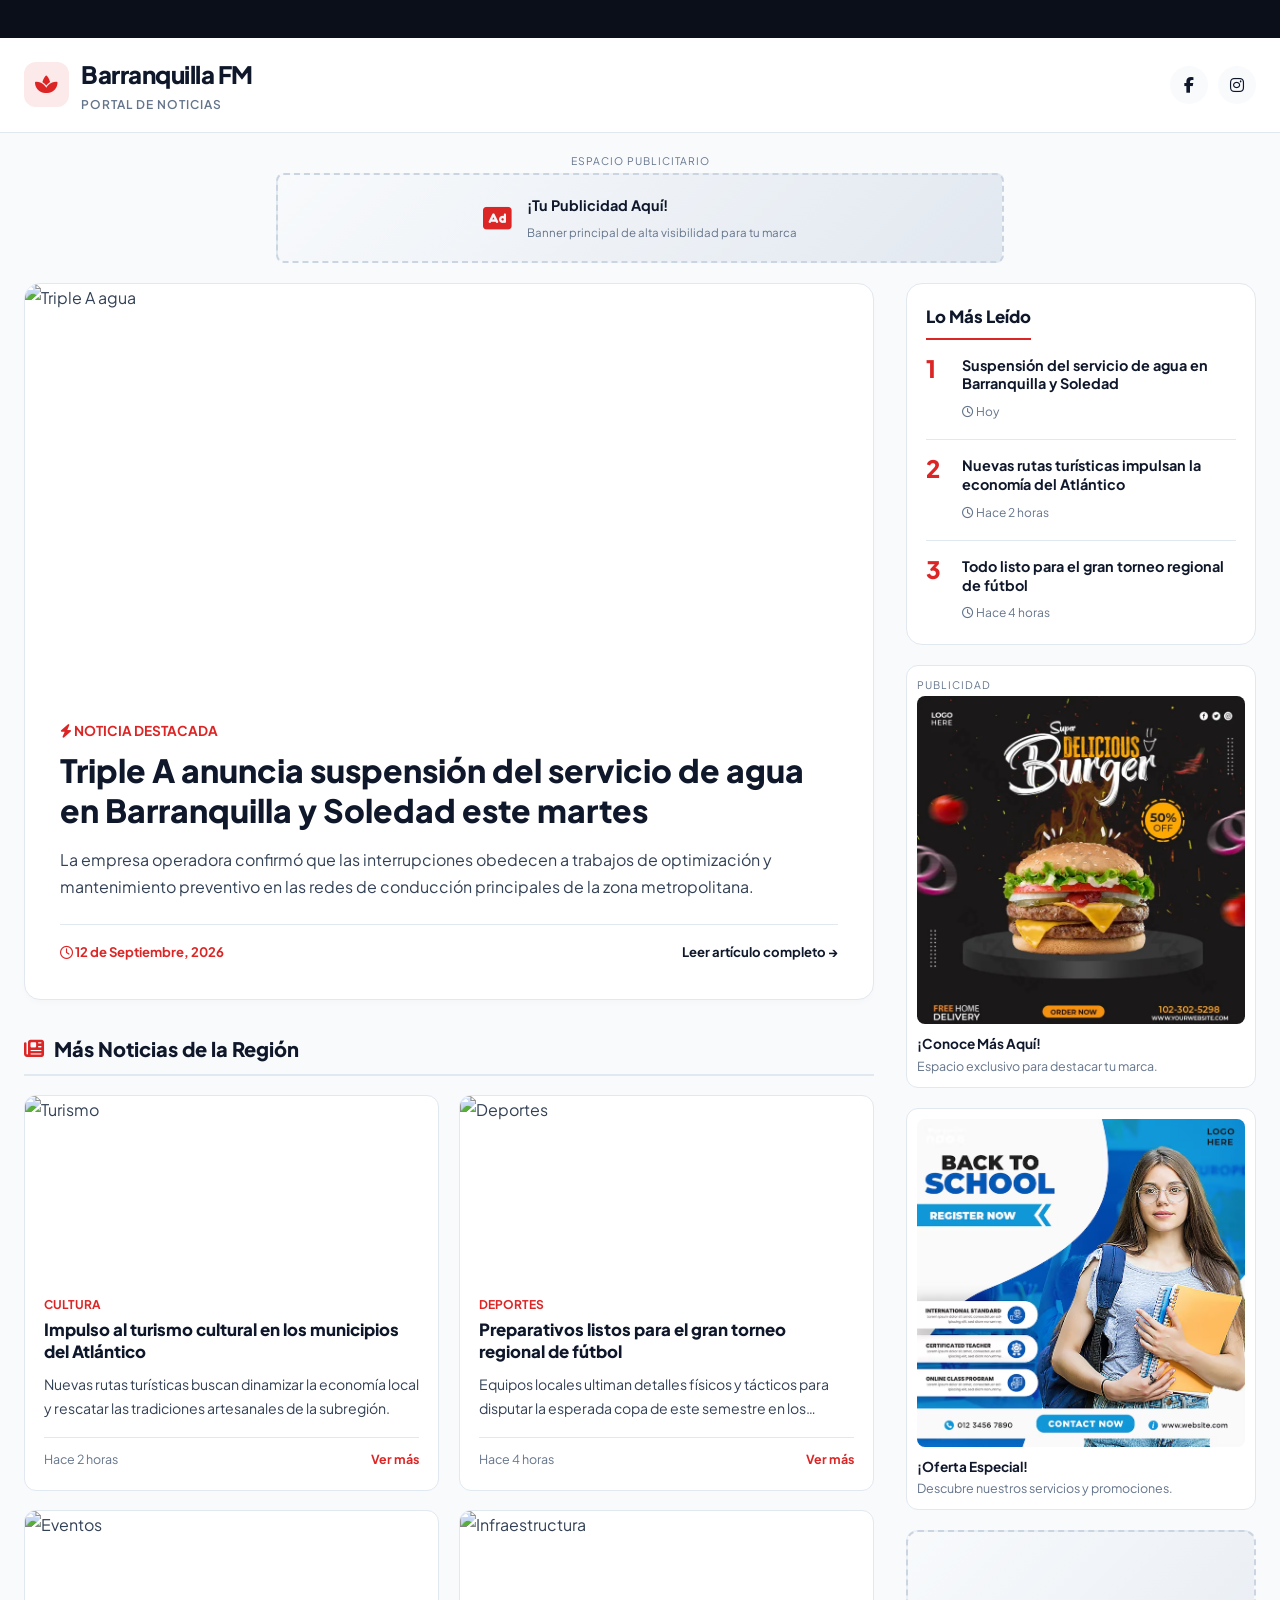
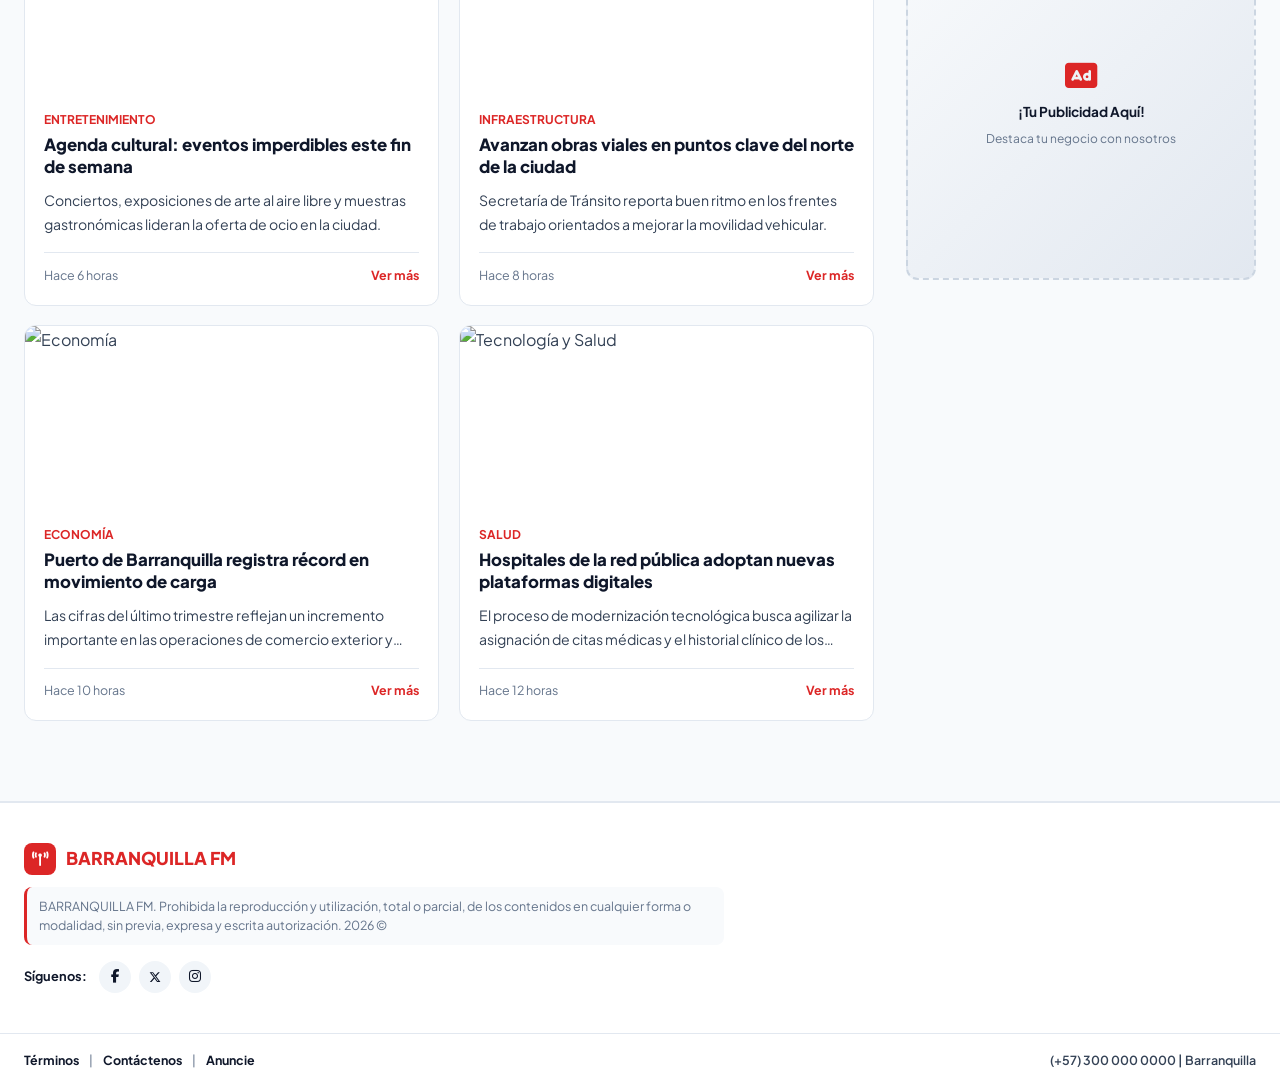
==== commit 951d3fff: "Add files via upload" ====
--- a/barranquillafm/index.html
+++ b/barranquillafm/index.html
@@ -713,17 +713,8 @@
         </div>
     </header>
 
-    <!-- BANNER SUPERIOR PUBLICIDAD -->
-    <div class="top-leaderboard-wrapper">
-        <span class="ad-label">Espacio Publicitario</span>
-        <a href="noticia.html" class="top-leaderboard-slot-empty" title="Tu Publicidad Aquí">
-            <i class="fa-solid fa-rectangle-ad"></i>
-            <div style="text-align: left;">
-                <strong style="font-size: 0.9rem; color: var(--dark); display: block;">¡Tu Publicidad Aquí!</strong>
-                <span style="font-size: 0.72rem; color: var(--text-muted);">Banner principal de alta visibilidad para tu marca</span>
-            </div>
-        </a>
-    </div>
+<!-- BANNER SUPERIOR (LEADERBOARD) -->
+<div id="top-banner-container"></div>
 
     <!-- CONTENEDOR DE LA PÁGINA -->
     <div class="page-layout">
@@ -884,36 +875,10 @@
                 </div>
             </div>
 
-            <!-- ANUNCIO LATERAL 1: COCA-COLA -->
-            <a href="noticia.html" class="sidebar-ad-card" title="Anuncio Coca-Cola">
-                <span class="ad-label" style="margin-bottom: 3px;">Publicidad</span>
-                <div class="sidebar-ad-content">
-                    <img src="https://images.unsplash.com/photo-1622483767028-3f66f32aef97?auto=format&fit=crop&w=400&q=80" alt="Coca-Cola">
-                    <div>
-                        <strong style="font-size: 0.85rem; color: var(--dark); display: block;">¡Siente el Sabor Único!</strong>
-                        <p style="font-size: 0.78rem; margin: 0; color: var(--text-muted);">Disfruta cada momento bien frío con los tuyos.</p>
-                    </div>
-                </div>
-            </a>
-
-            <!-- ANUNCIO LATERAL 2: PEPSI (NUEVO) -->
-            <a href="noticia.html" class="sidebar-ad-card" title="Anuncio Pepsi">
-                <span class="ad-label" style="margin-bottom: 3px;">Publicidad</span>
-                <div class="sidebar-ad-content">
-                    <img src="https://images.unsplash.com/photo-1629203851122-3726ecdf080e?auto=format&fit=crop&w=400&q=80" alt="Pepsi">
-                    <div>
-                        <strong style="font-size: 0.85rem; color: var(--dark); display: block;">¡Atrévete a Más!</strong>
-                        <p style="font-size: 0.78rem; margin: 0; color: var(--text-muted);">El sabor refrescante que acompaña tus mejores momentos.</p>
-                    </div>
-                </div>
-            </a>
-
-            <!-- ANUNCIO LATERAL 3: ESPACIO VACÍO / PERSONALIZABLE -->
-            <a href="noticia.html" class="sidebar-ad-slot-empty" title="Tu Publicidad Aquí">
-                <i class="fa-solid fa-rectangle-ad"></i>
-                <strong style="font-size: 0.85rem; color: var(--dark);">¡Tu Publicidad Aquí!</strong>
-                <span style="font-size: 0.75rem; color: var(--text-muted);">Destaca tu negocio con nosotros</span>
-            </a>
+<!-- COLUMNA DERECHA: SIDEBAR -->
+<aside class="sidebar" id="sidebar-container">
+    <!-- Los banners se cargarán automáticamente con JavaScript -->
+</aside>
 
         </aside>
 
@@ -955,5 +920,7 @@
         </div>
     </footer>
 
+    <script src="sidebar.js"></script>
+
 </body>
 </html>
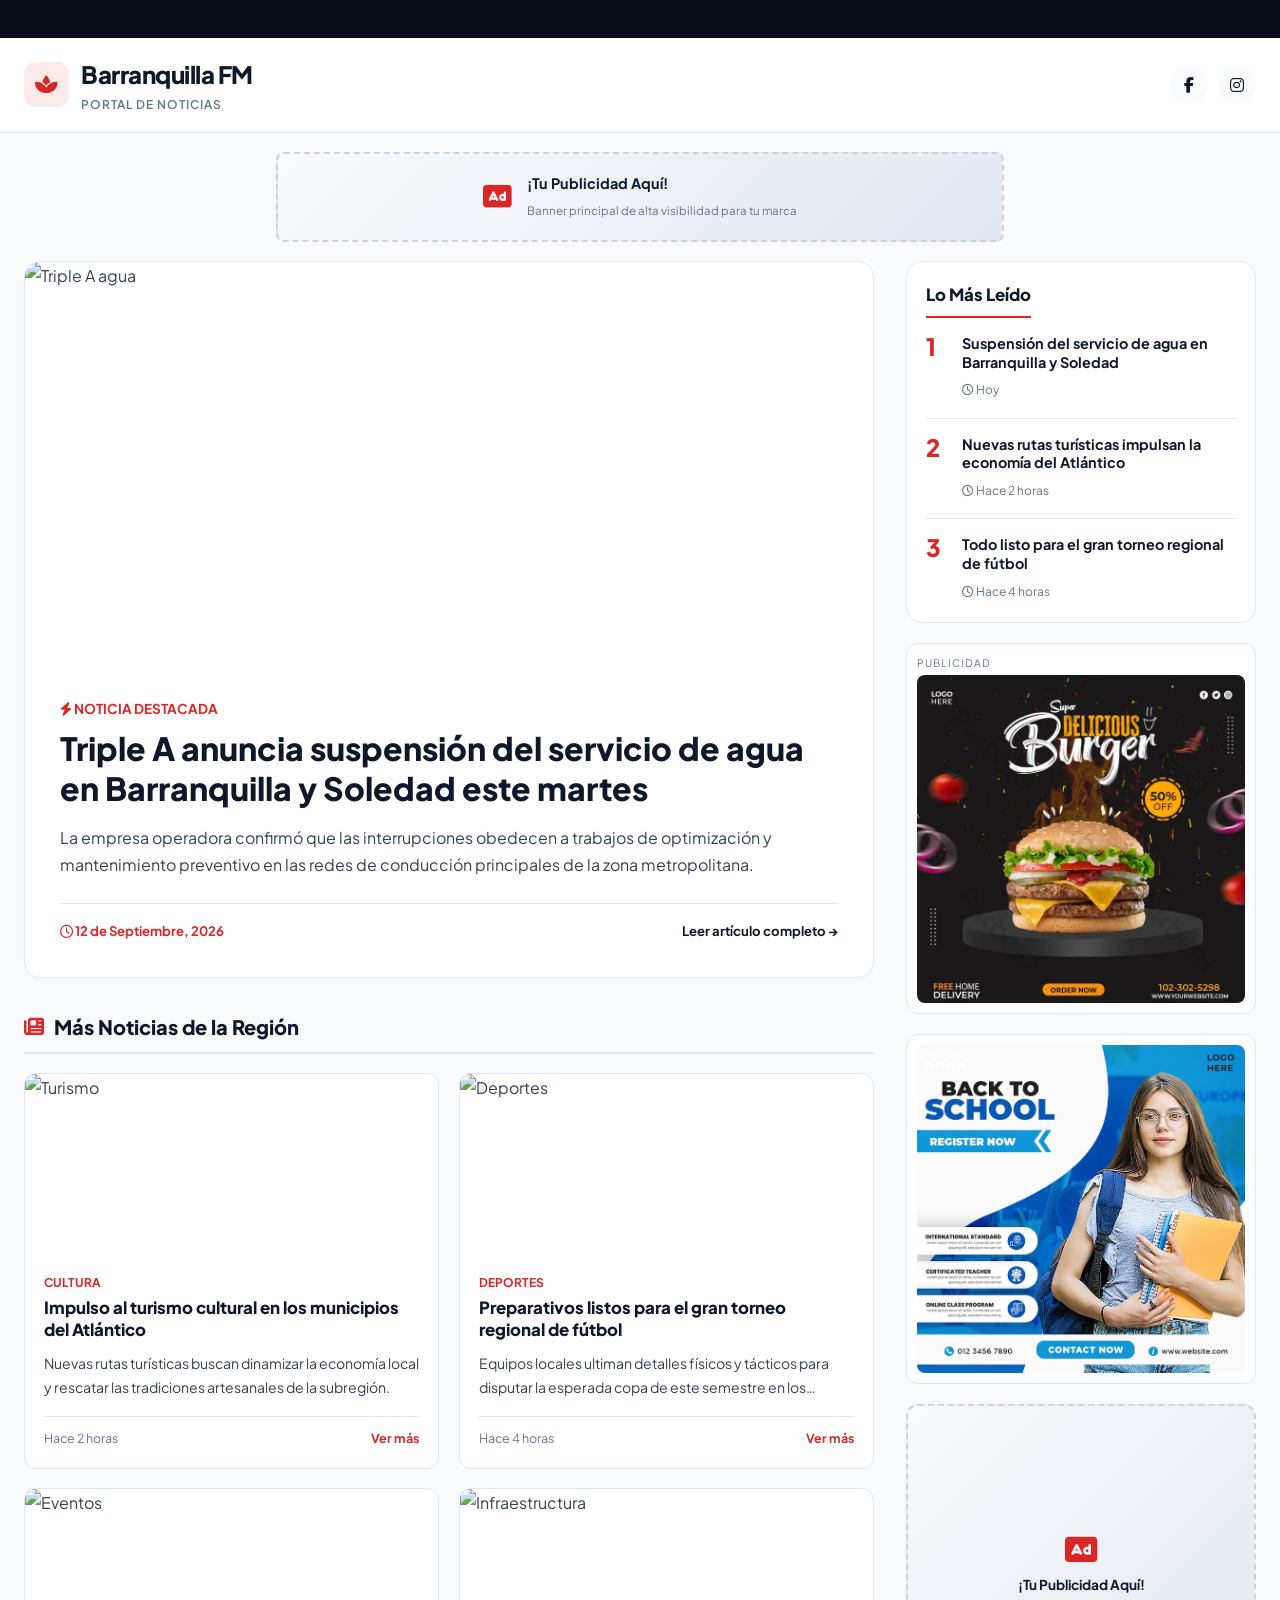
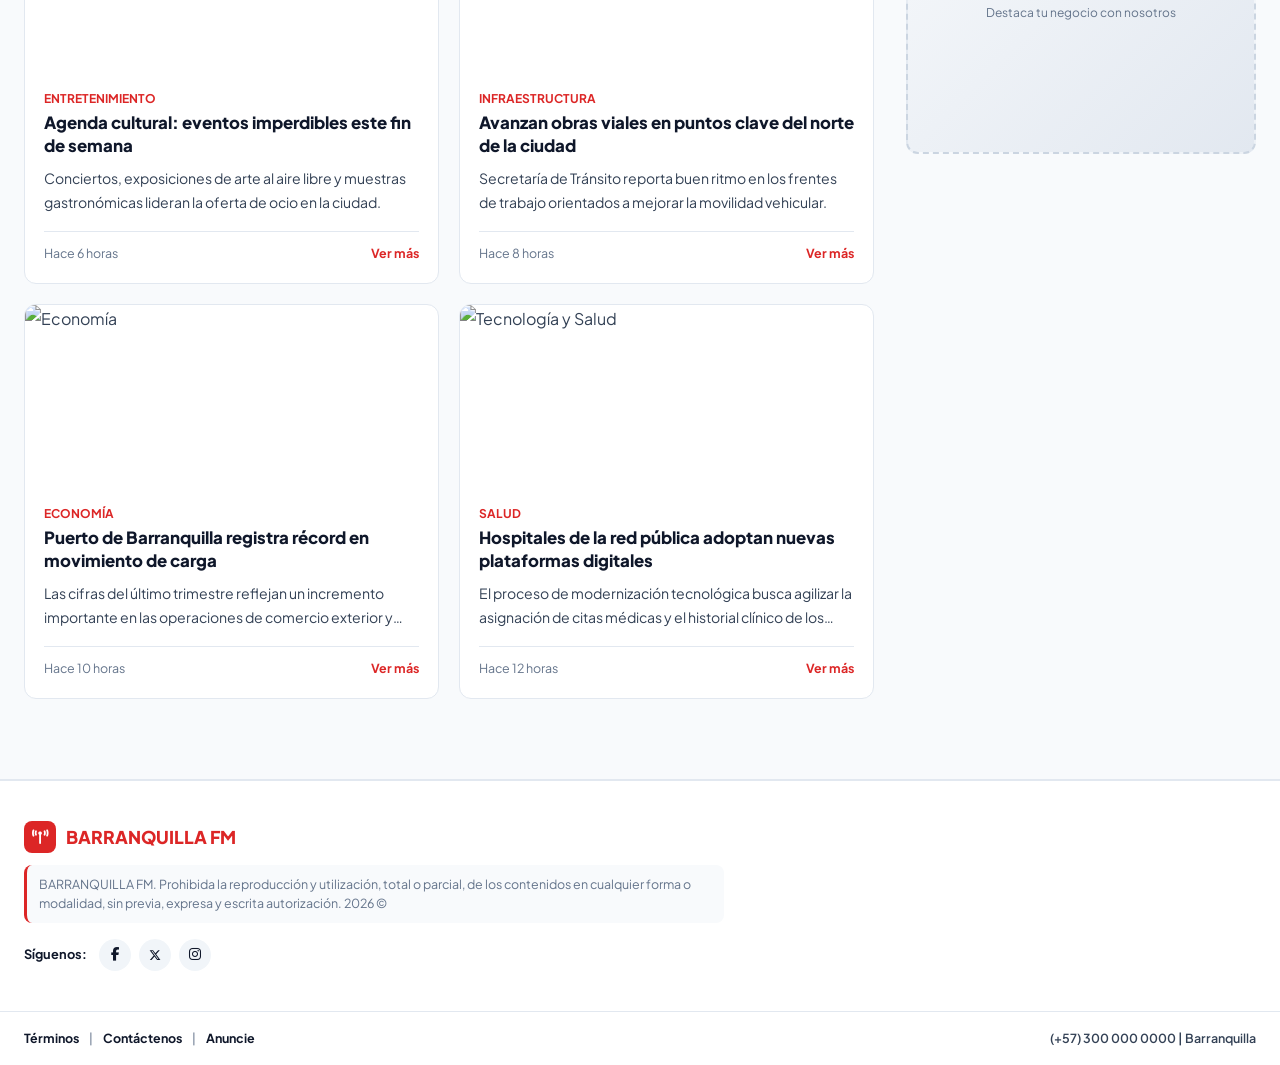
==== commit c026a723: "Add files via upload" ====
--- a/barranquillafm/index.html
+++ b/barranquillafm/index.html
@@ -920,7 +920,7 @@
         </div>
     </footer>
 
-    <script src="sidebar.js"></script>
+    <script src="ads.js"></script>
 
 </body>
 </html>
